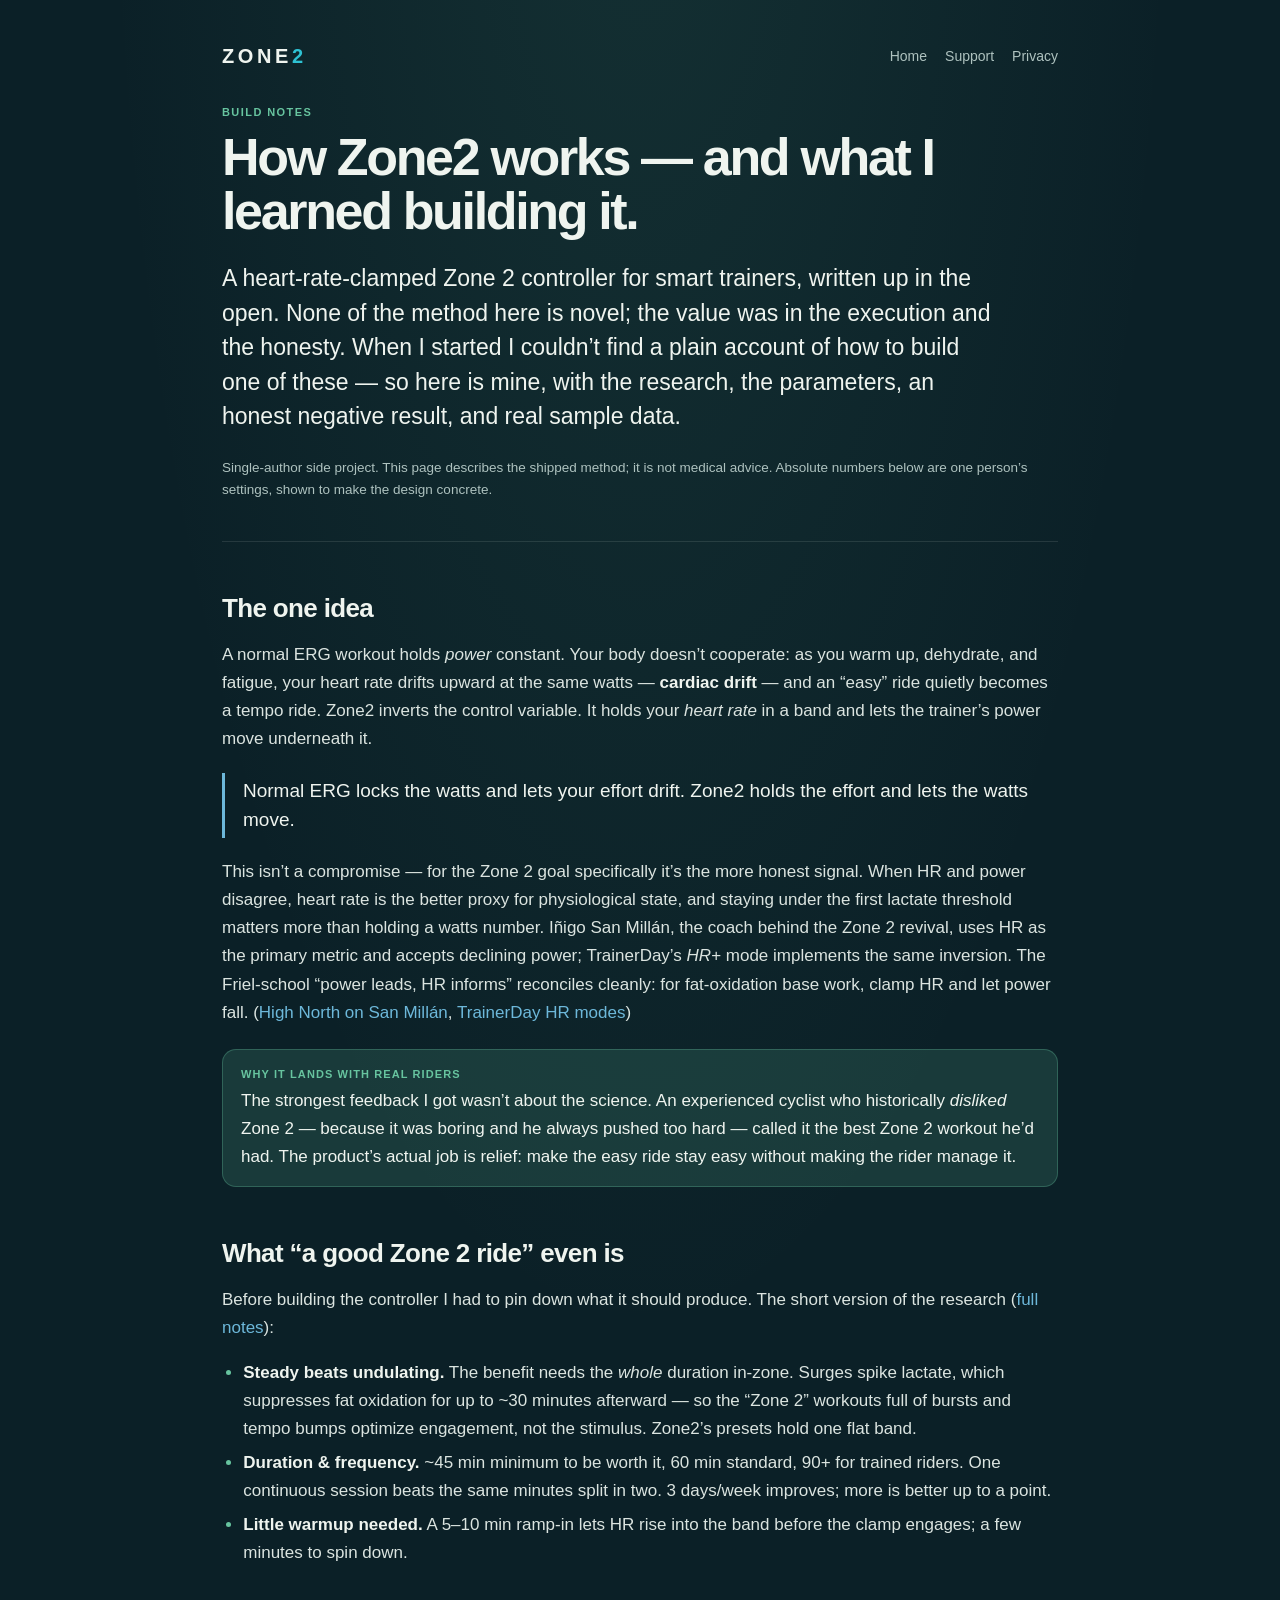
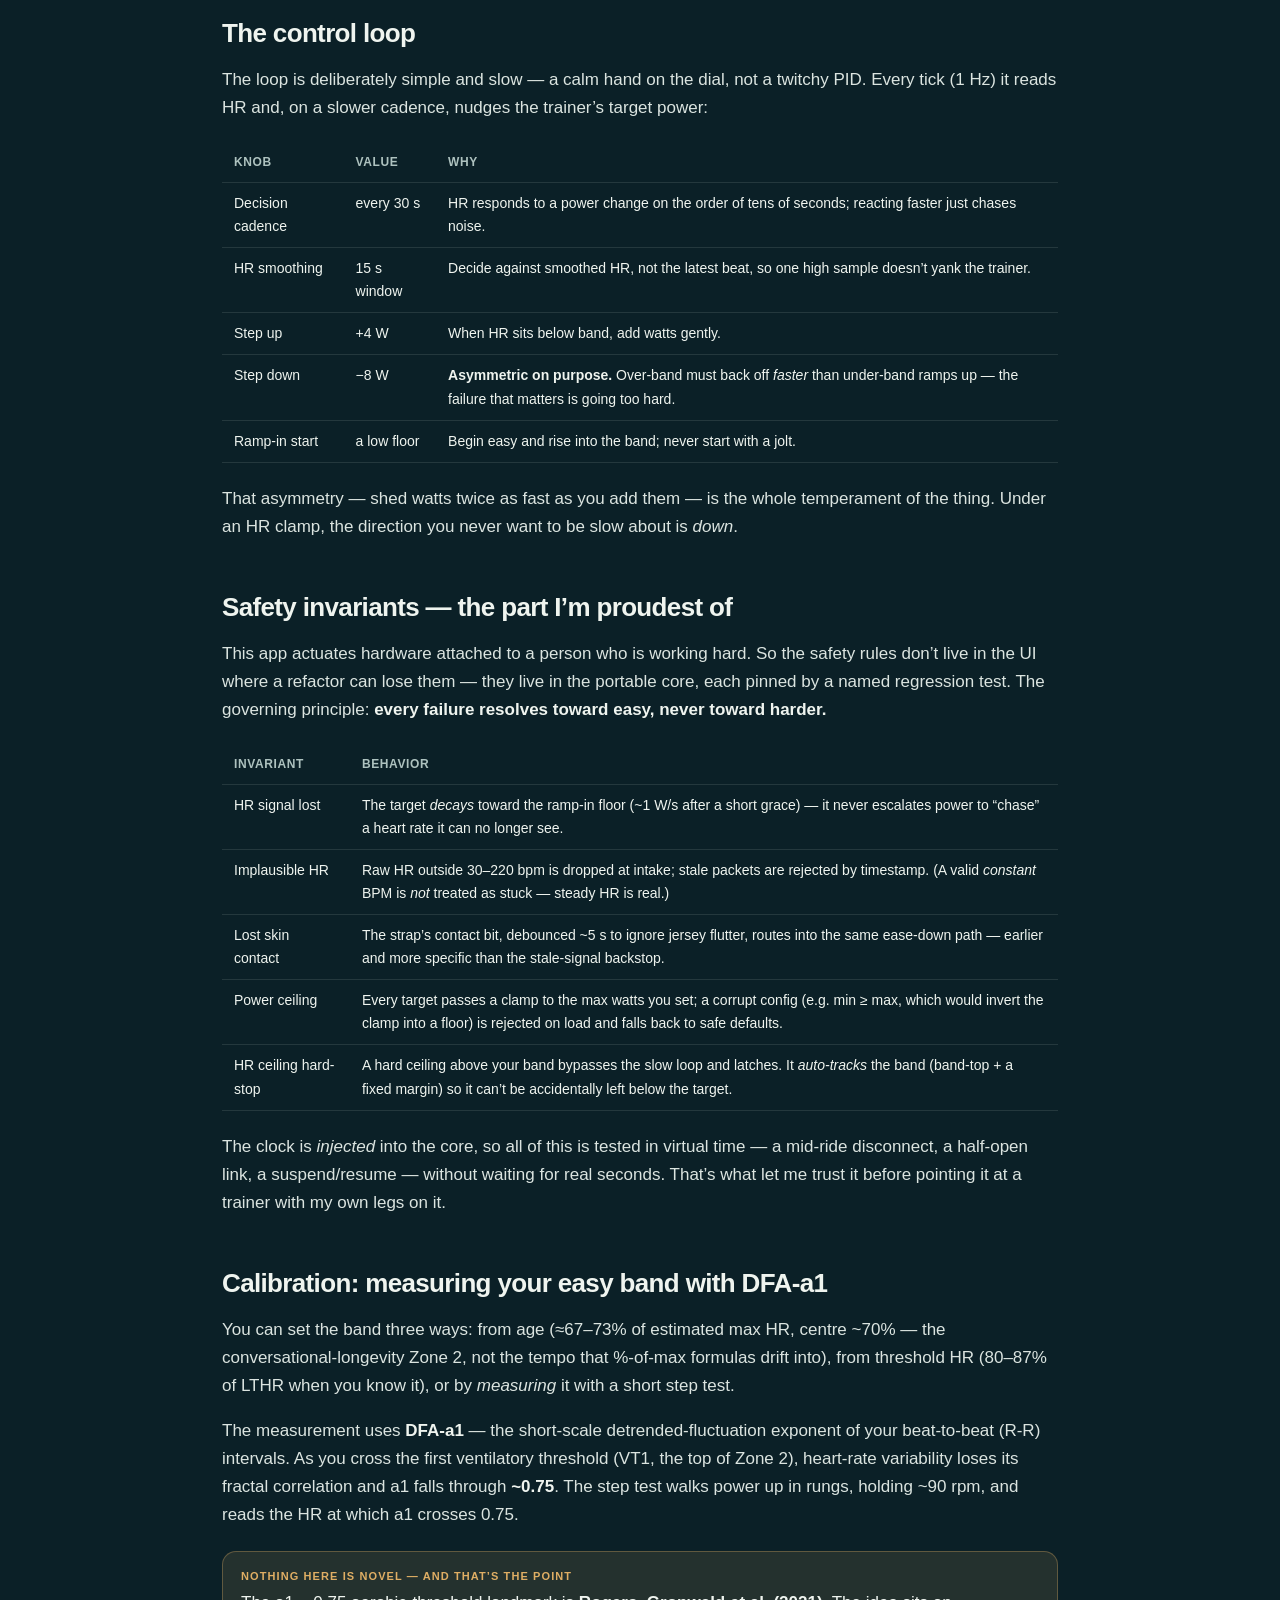
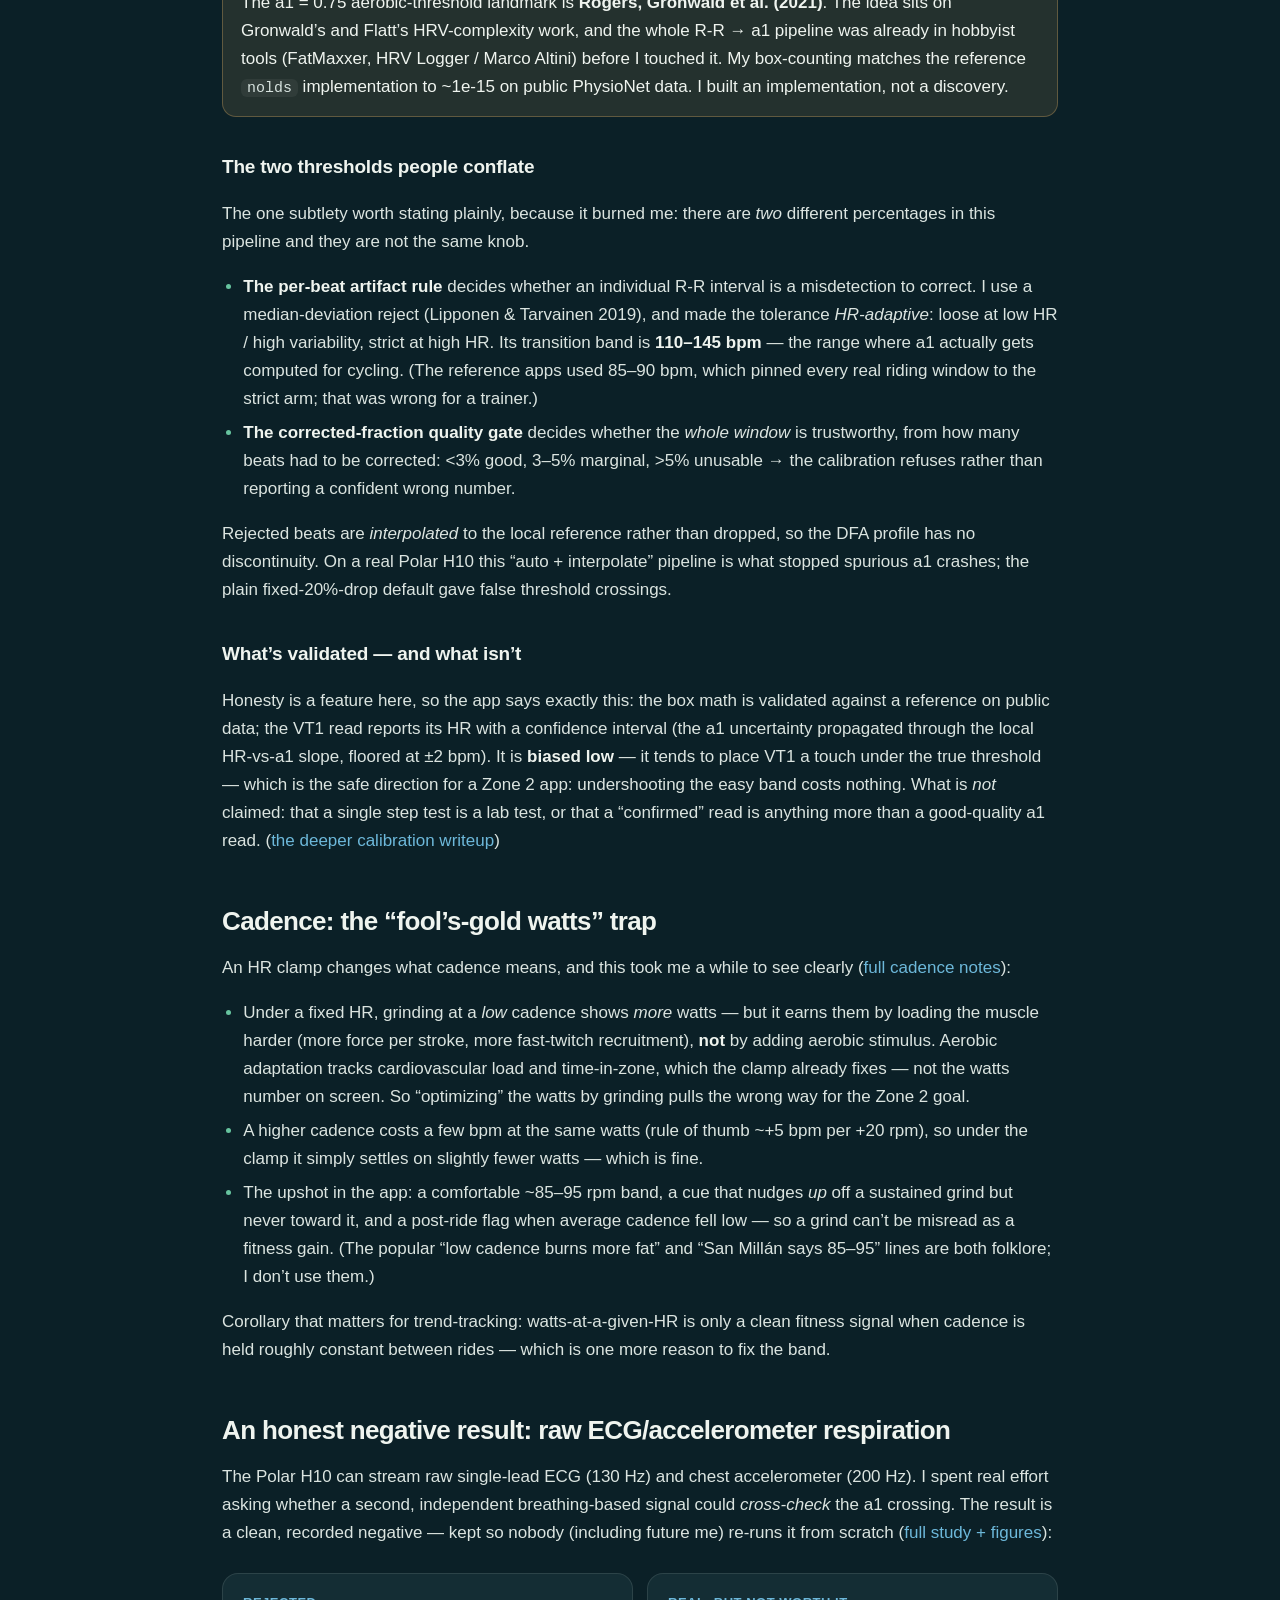
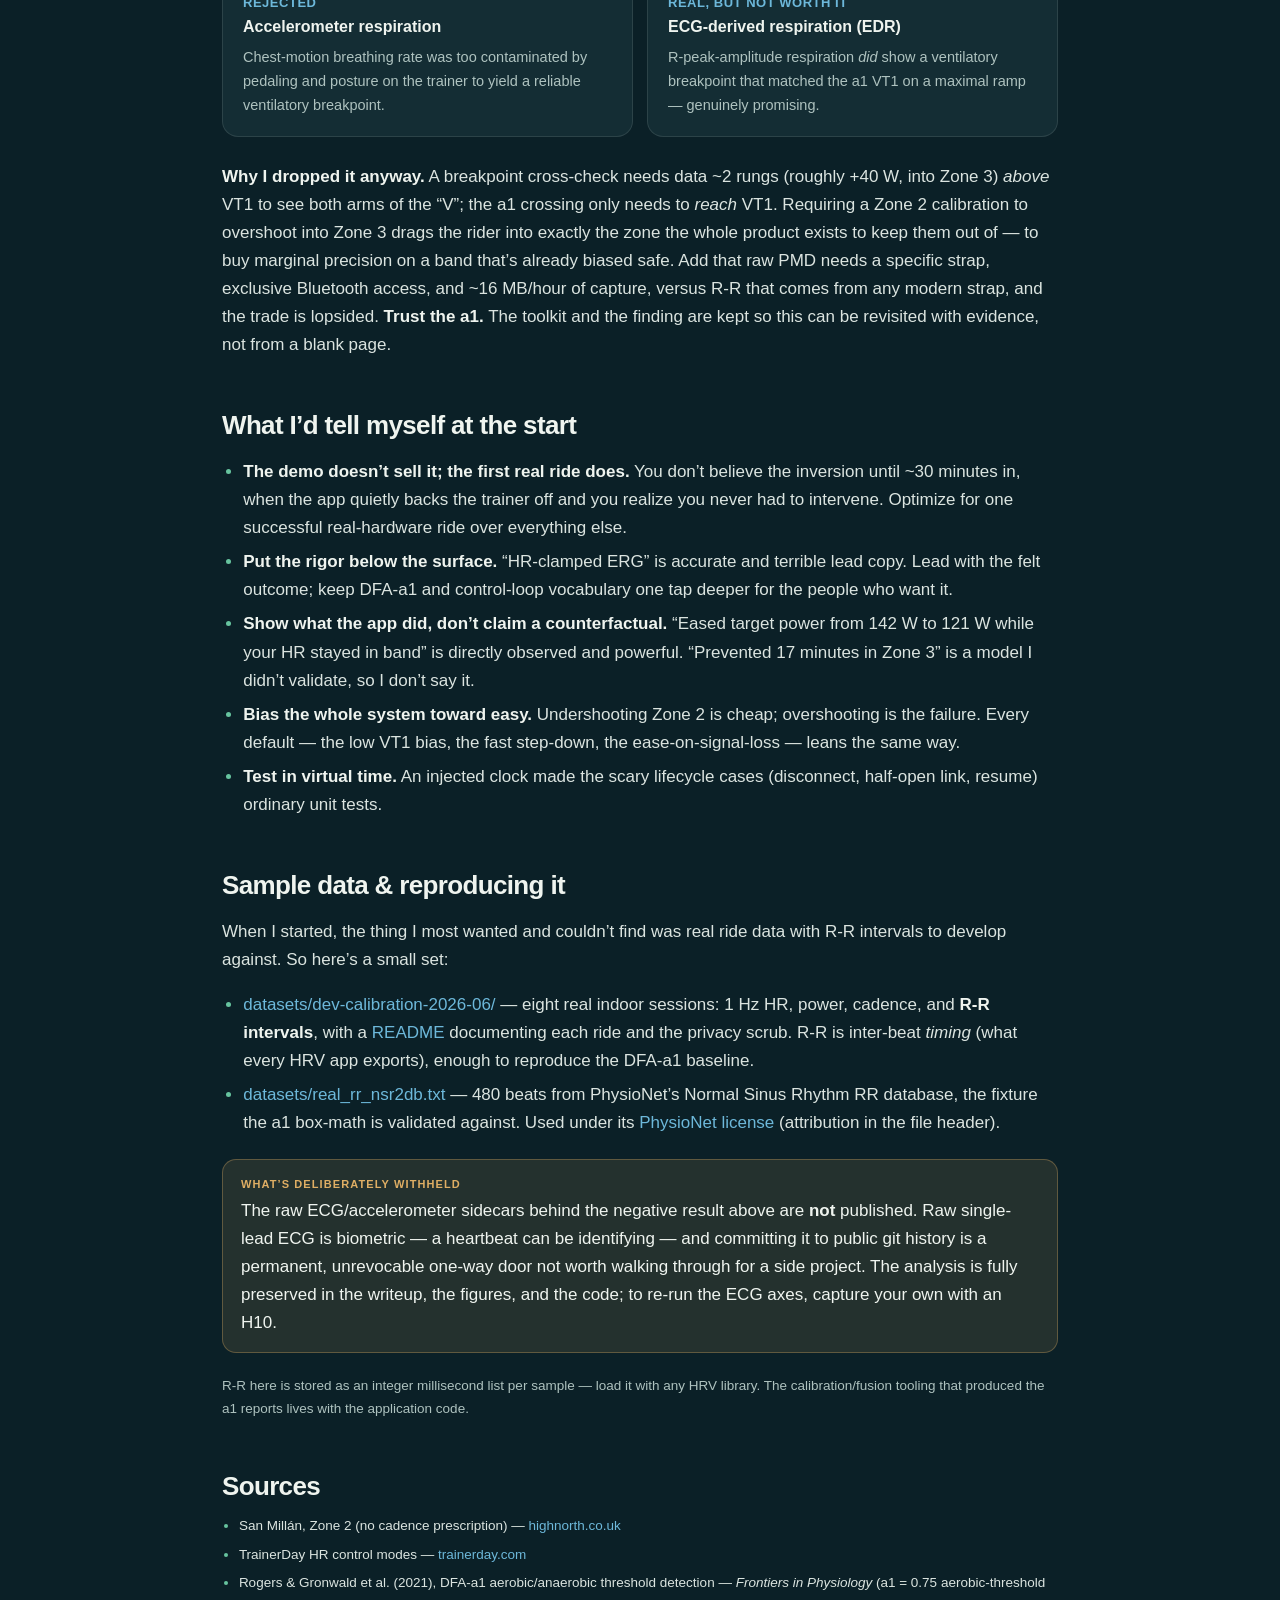
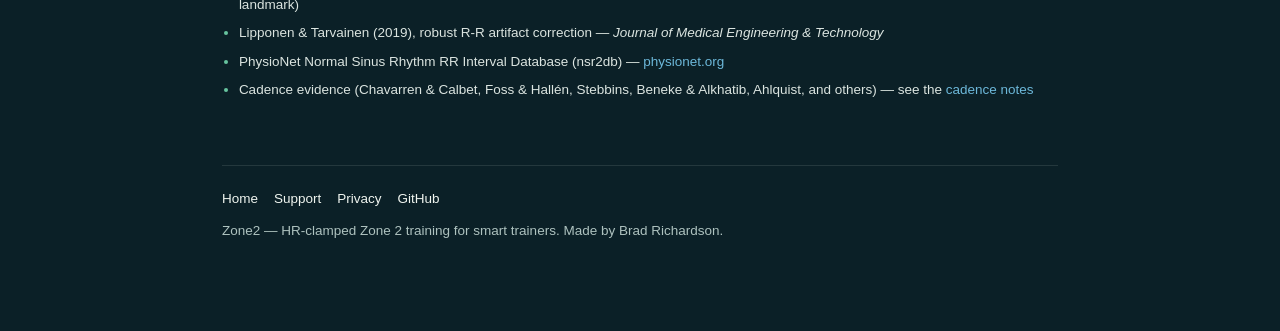
==== notes.html @ 1cecfaf9 "Initial zone2-docs: public pages, build notes, and sample data Site (Calm Instrument styling, ported" ====
<!DOCTYPE html>
<html lang="en">
<head>
<meta charset="UTF-8">
<meta name="viewport" content="width=device-width, initial-scale=1.0">
<title>Zone2 — how it works &amp; what I learned building it</title>
<meta name="description" content="A fully-open writeup of an HR-clamped Zone 2 trainer controller: the control loop, the safety invariants, DFA-a1 calibration, cadence findings, and an honest negative result — plus real sample data.">
<link rel="stylesheet" href="style.css">
</head>
<body>
<div class="wrap wide">
  <header class="site">
    <a class="logo" href="index.html">ZONE<span>2</span></a>
    <nav class="top">
      <a href="index.html">Home</a>
      <a href="support.html">Support</a>
      <a href="privacy.html">Privacy</a>
    </nav>
  </header>

  <p class="eyebrow">Build notes</p>
  <h1>How Zone2 works — and what I learned building it.</h1>
  <p class="lead">A heart-rate-clamped Zone 2 controller for smart trainers, written
  up in the open. None of the method here is novel; the value was in the
  execution and the honesty. When I started I couldn&rsquo;t find a plain account
  of how to build one of these — so here is mine, with the research, the
  parameters, an honest negative result, and real sample data.</p>
  <p class="small">Single-author side project. This page describes the shipped
  method; it is not medical advice. Absolute numbers below are one person&rsquo;s
  settings, shown to make the design concrete.</p>

  <hr>

  <h2>The one idea</h2>
  <p>A normal ERG workout holds <em>power</em> constant. Your body doesn&rsquo;t
  cooperate: as you warm up, dehydrate, and fatigue, your heart rate drifts
  upward at the same watts — <strong>cardiac drift</strong> — and an &ldquo;easy&rdquo;
  ride quietly becomes a tempo ride. Zone2 inverts the control variable. It holds
  your <em>heart rate</em> in a band and lets the trainer&rsquo;s power move
  underneath it.</p>

  <blockquote class="mechanism">Normal ERG locks the watts and lets your effort
  drift. Zone2 holds the effort and lets the watts move.</blockquote>

  <p>This isn&rsquo;t a compromise — for the Zone 2 goal specifically it&rsquo;s the
  more honest signal. When HR and power disagree, heart rate is the better proxy
  for physiological state, and staying under the first lactate threshold matters
  more than holding a watts number. Iñigo San&nbsp;Millán, the coach behind the
  Zone 2 revival, uses HR as the primary metric and accepts declining power;
  TrainerDay&rsquo;s <em>HR+</em> mode implements the same inversion. The
  Friel-school &ldquo;power leads, HR informs&rdquo; reconciles cleanly: for
  fat-oxidation base work, clamp HR and let power fall.
  (<a href="https://www.highnorth.co.uk/articles/zone-2-training-inigo-san-millan">High North on San Millán</a>,
  <a href="https://trainerday.com/blog/understanding-control-modes-erg-slope-resistance-and-hr-in-trainerday">TrainerDay HR modes</a>)</p>

  <div class="note">
    <span class="label">Why it lands with real riders</span>
    The strongest feedback I got wasn&rsquo;t about the science. An experienced
    cyclist who historically <em>disliked</em> Zone 2 — because it was boring and
    he always pushed too hard — called it the best Zone 2 workout he&rsquo;d had.
    The product&rsquo;s actual job is relief: make the easy ride stay easy without
    making the rider manage it.
  </div>

  <h2>What &ldquo;a good Zone 2 ride&rdquo; even is</h2>
  <p>Before building the controller I had to pin down what it should produce. The
  short version of the research (<a href="research/zone2-training-design.md">full notes</a>):</p>
  <ul>
    <li><strong>Steady beats undulating.</strong> The benefit needs the
    <em>whole</em> duration in-zone. Surges spike lactate, which suppresses fat
    oxidation for up to ~30&nbsp;minutes afterward — so the &ldquo;Zone 2&rdquo;
    workouts full of bursts and tempo bumps optimize engagement, not the stimulus.
    Zone2&rsquo;s presets hold one flat band.</li>
    <li><strong>Duration &amp; frequency.</strong> ~45&nbsp;min minimum to be worth
    it, 60&nbsp;min standard, 90+ for trained riders. One continuous session beats
    the same minutes split in two. 3&nbsp;days/week improves; more is better up to
    a point.</li>
    <li><strong>Little warmup needed.</strong> A 5–10&nbsp;min ramp-in lets HR rise
    into the band before the clamp engages; a few minutes to spin down.</li>
  </ul>

  <h2>The control loop</h2>
  <p>The loop is deliberately simple and slow — a calm hand on the dial, not a
  twitchy PID. Every tick (1&nbsp;Hz) it reads HR and, on a slower cadence, nudges
  the trainer&rsquo;s target power:</p>

  <div class="table-wrap">
  <table>
    <thead><tr><th>Knob</th><th>Value</th><th>Why</th></tr></thead>
    <tbody>
      <tr><td>Decision cadence</td><td>every 30&nbsp;s</td><td>HR responds to a power change on the order of tens of seconds; reacting faster just chases noise.</td></tr>
      <tr><td>HR smoothing</td><td>15&nbsp;s window</td><td>Decide against smoothed HR, not the latest beat, so one high sample doesn&rsquo;t yank the trainer.</td></tr>
      <tr><td>Step up</td><td>+4&nbsp;W</td><td>When HR sits below band, add watts gently.</td></tr>
      <tr><td>Step down</td><td>&minus;8&nbsp;W</td><td><strong>Asymmetric on purpose.</strong> Over-band must back off <em>faster</em> than under-band ramps up — the failure that matters is going too hard.</td></tr>
      <tr><td>Ramp-in start</td><td>a low floor</td><td>Begin easy and rise into the band; never start with a jolt.</td></tr>
    </tbody>
  </table>
  </div>

  <p>That asymmetry — shed watts twice as fast as you add them — is the whole
  temperament of the thing. Under an HR clamp, the direction you never want to be
  slow about is <em>down</em>.</p>

  <h2>Safety invariants — the part I&rsquo;m proudest of</h2>
  <p>This app actuates hardware attached to a person who is working hard. So the
  safety rules don&rsquo;t live in the UI where a refactor can lose them — they
  live in the portable core, each pinned by a named regression test. The governing
  principle: <strong>every failure resolves toward easy, never toward harder.</strong></p>

  <div class="table-wrap">
  <table>
    <thead><tr><th>Invariant</th><th>Behavior</th></tr></thead>
    <tbody>
      <tr><td>HR signal lost</td><td>The target <em>decays</em> toward the ramp-in floor (~1&nbsp;W/s after a short grace) — it never escalates power to &ldquo;chase&rdquo; a heart rate it can no longer see.</td></tr>
      <tr><td>Implausible HR</td><td>Raw HR outside 30–220&nbsp;bpm is dropped at intake; stale packets are rejected by timestamp. (A valid <em>constant</em> BPM is <em>not</em> treated as stuck — steady HR is real.)</td></tr>
      <tr><td>Lost skin contact</td><td>The strap&rsquo;s contact bit, debounced ~5&nbsp;s to ignore jersey flutter, routes into the same ease-down path — earlier and more specific than the stale-signal backstop.</td></tr>
      <tr><td>Power ceiling</td><td>Every target passes a clamp to the max watts you set; a corrupt config (e.g. min&nbsp;≥&nbsp;max, which would invert the clamp into a floor) is rejected on load and falls back to safe defaults.</td></tr>
      <tr><td>HR ceiling hard-stop</td><td>A hard ceiling above your band bypasses the slow loop and latches. It <em>auto-tracks</em> the band (band-top + a fixed margin) so it can&rsquo;t be accidentally left below the target.</td></tr>
    </tbody>
  </table>
  </div>

  <p>The clock is <em>injected</em> into the core, so all of this is tested in
  virtual time — a mid-ride disconnect, a half-open link, a suspend/resume — without
  waiting for real seconds. That&rsquo;s what let me trust it before pointing it at
  a trainer with my own legs on it.</p>

  <h2>Calibration: measuring your easy band with DFA&#8209;a1</h2>
  <p>You can set the band three ways: from age (≈67–73% of estimated max HR, centre
  ~70% — the conversational-longevity Zone 2, not the tempo that %-of-max formulas
  drift into), from threshold HR (80–87% of LTHR when you know it), or by
  <em>measuring</em> it with a short step test.</p>

  <p>The measurement uses <strong>DFA&#8209;a1</strong> — the short-scale
  detrended-fluctuation exponent of your beat-to-beat (R-R) intervals. As you cross
  the first ventilatory threshold (VT1, the top of Zone 2), heart-rate variability
  loses its fractal correlation and a1 falls through <strong>~0.75</strong>. The
  step test walks power up in rungs, holding ~90&nbsp;rpm, and reads the HR at which
  a1 crosses 0.75.</p>

  <div class="note warn">
    <span class="label">Nothing here is novel — and that&rsquo;s the point</span>
    The a1&nbsp;=&nbsp;0.75 aerobic-threshold landmark is <strong>Rogers, Gronwald
    et&nbsp;al. (2021)</strong>. The idea sits on Gronwald&rsquo;s and Flatt&rsquo;s
    HRV-complexity work, and the whole R-R&nbsp;→&nbsp;a1 pipeline was already in
    hobbyist tools (FatMaxxer, HRV&nbsp;Logger / Marco&nbsp;Altini) before I touched
    it. My box-counting matches the reference <code>nolds</code> implementation to
    ~1e&#8209;15 on public PhysioNet data. I built an implementation, not a discovery.
  </div>

  <h3>The two thresholds people conflate</h3>
  <p>The one subtlety worth stating plainly, because it burned me: there are
  <em>two</em> different percentages in this pipeline and they are not the same
  knob.</p>
  <ul>
    <li><strong>The per-beat artifact rule</strong> decides whether an individual
    R-R interval is a misdetection to correct. I use a median-deviation reject
    (Lipponen &amp; Tarvainen 2019), and made the tolerance <em>HR-adaptive</em>:
    loose at low HR / high variability, strict at high HR. Its transition band is
    <strong>110–145&nbsp;bpm</strong> — the range where a1 actually gets computed
    for cycling. (The reference apps used 85–90&nbsp;bpm, which pinned every real
    riding window to the strict arm; that was wrong for a trainer.)</li>
    <li><strong>The corrected-fraction quality gate</strong> decides whether the
    <em>whole window</em> is trustworthy, from how many beats had to be corrected:
    &lt;3% good, 3–5% marginal, &gt;5% unusable&nbsp;→ the calibration refuses
    rather than reporting a confident wrong number.</li>
  </ul>
  <p>Rejected beats are <em>interpolated</em> to the local reference rather than
  dropped, so the DFA profile has no discontinuity. On a real Polar&nbsp;H10 this
  &ldquo;auto&nbsp;+&nbsp;interpolate&rdquo; pipeline is what stopped spurious a1
  crashes; the plain fixed-20%-drop default gave false threshold crossings.</p>

  <h3>What&rsquo;s validated — and what isn&rsquo;t</h3>
  <p>Honesty is a feature here, so the app says exactly this: the box math is
  validated against a reference on public data; the VT1 read reports its HR with a
  confidence interval (the a1 uncertainty propagated through the local HR-vs-a1
  slope, floored at ±2&nbsp;bpm). It is <strong>biased low</strong> — it tends to
  place VT1 a touch under the true threshold — which is the safe direction for a
  Zone 2 app: undershooting the easy band costs nothing. What is <em>not</em>
  claimed: that a single step test is a lab test, or that a &ldquo;confirmed&rdquo;
  read is anything more than a good-quality a1 read.
  (<a href="research/raw-pmd-fusion.md">the deeper calibration writeup</a>)</p>

  <h2>Cadence: the &ldquo;fool&rsquo;s-gold watts&rdquo; trap</h2>
  <p>An HR clamp changes what cadence means, and this took me a while to see
  clearly (<a href="research/cadence.md">full cadence notes</a>):</p>
  <ul>
    <li>Under a fixed HR, grinding at a <em>low</em> cadence shows <em>more</em>
    watts — but it earns them by loading the muscle harder (more force per stroke,
    more fast-twitch recruitment), <strong>not</strong> by adding aerobic stimulus.
    Aerobic adaptation tracks cardiovascular load and time-in-zone, which the clamp
    already fixes — not the watts number on screen. So &ldquo;optimizing&rdquo; the
    watts by grinding pulls the wrong way for the Zone 2 goal.</li>
    <li>A higher cadence costs a few bpm at the same watts (rule of thumb ~+5&nbsp;bpm
    per +20&nbsp;rpm), so under the clamp it simply settles on slightly fewer watts —
    which is fine.</li>
    <li>The upshot in the app: a comfortable ~85–95&nbsp;rpm band, a cue that nudges
    <em>up</em> off a sustained grind but never toward it, and a post-ride flag when
    average cadence fell low — so a grind can&rsquo;t be misread as a fitness gain.
    (The popular &ldquo;low cadence burns more fat&rdquo; and &ldquo;San Millán says
    85–95&rdquo; lines are both folklore; I don&rsquo;t use them.)</li>
  </ul>
  <p>Corollary that matters for trend-tracking: watts-at-a-given-HR is only a clean
  fitness signal when cadence is held roughly constant between rides — which is one
  more reason to fix the band.</p>

  <h2>An honest negative result: raw ECG/accelerometer respiration</h2>
  <p>The Polar&nbsp;H10 can stream raw single-lead ECG (130&nbsp;Hz) and chest
  accelerometer (200&nbsp;Hz). I spent real effort asking whether a second,
  independent breathing-based signal could <em>cross-check</em> the a1 crossing.
  The result is a clean, recorded negative — kept so nobody (including future me)
  re-runs it from scratch (<a href="research/raw-pmd-fusion.md">full study + figures</a>):</p>

  <div class="grid cols-2">
    <div class="tile">
      <div class="k">Rejected</div>
      <h3>Accelerometer respiration</h3>
      <p>Chest-motion breathing rate was too contaminated by pedaling and posture
      on the trainer to yield a reliable ventilatory breakpoint.</p>
    </div>
    <div class="tile">
      <div class="k">Real, but not worth it</div>
      <h3>ECG-derived respiration (EDR)</h3>
      <p>R-peak-amplitude respiration <em>did</em> show a ventilatory breakpoint
      that matched the a1 VT1 on a maximal ramp — genuinely promising.</p>
    </div>
  </div>

  <p><strong>Why I dropped it anyway.</strong> A breakpoint cross-check needs data
  ~2 rungs (roughly +40&nbsp;W, into Zone 3) <em>above</em> VT1 to see both arms of
  the &ldquo;V&rdquo;; the a1 crossing only needs to <em>reach</em> VT1. Requiring a
  Zone 2 calibration to overshoot into Zone 3 drags the rider into exactly the zone
  the whole product exists to keep them out of — to buy marginal precision on a band
  that&rsquo;s already biased safe. Add that raw PMD needs a specific strap, exclusive
  Bluetooth access, and ~16&nbsp;MB/hour of capture, versus R-R that comes from any
  modern strap, and the trade is lopsided. <strong>Trust the a1.</strong> The
  toolkit and the finding are kept so this can be revisited with evidence, not from
  a blank page.</p>

  <h2>What I&rsquo;d tell myself at the start</h2>
  <ul>
    <li><strong>The demo doesn&rsquo;t sell it; the first real ride does.</strong>
    You don&rsquo;t believe the inversion until ~30 minutes in, when the app quietly
    backs the trainer off and you realize you never had to intervene. Optimize for
    one successful real-hardware ride over everything else.</li>
    <li><strong>Put the rigor below the surface.</strong> &ldquo;HR-clamped
    ERG&rdquo; is accurate and terrible lead copy. Lead with the felt outcome; keep
    DFA-a1 and control-loop vocabulary one tap deeper for the people who want it.</li>
    <li><strong>Show what the app did, don&rsquo;t claim a counterfactual.</strong>
    &ldquo;Eased target power from 142&nbsp;W to 121&nbsp;W while your HR stayed in
    band&rdquo; is directly observed and powerful. &ldquo;Prevented 17 minutes in
    Zone 3&rdquo; is a model I didn&rsquo;t validate, so I don&rsquo;t say it.</li>
    <li><strong>Bias the whole system toward easy.</strong> Undershooting Zone 2 is
    cheap; overshooting is the failure. Every default — the low VT1 bias, the fast
    step-down, the ease-on-signal-loss — leans the same way.</li>
    <li><strong>Test in virtual time.</strong> An injected clock made the scary
    lifecycle cases (disconnect, half-open link, resume) ordinary unit tests.</li>
  </ul>

  <h2>Sample data &amp; reproducing it</h2>
  <p>When I started, the thing I most wanted and couldn&rsquo;t find was real ride
  data with R-R intervals to develop against. So here&rsquo;s a small set:</p>
  <ul>
    <li><a href="datasets/dev-calibration-2026-06/">datasets/dev-calibration-2026-06/</a>
    — eight real indoor sessions: 1&nbsp;Hz HR, power, cadence, and <strong>R-R
    intervals</strong>, with a <a href="datasets/dev-calibration-2026-06/README.md">README</a>
    documenting each ride and the privacy scrub. R-R is inter-beat <em>timing</em>
    (what every HRV app exports), enough to reproduce the DFA-a1 baseline.</li>
    <li><a href="datasets/real_rr_nsr2db.txt">datasets/real_rr_nsr2db.txt</a> — 480
    beats from PhysioNet&rsquo;s Normal Sinus Rhythm RR database, the fixture the a1
    box-math is validated against. Used under its
    <a href="https://physionet.org/content/nsr2db/1.0.0/">PhysioNet license</a>
    (attribution in the file header).</li>
  </ul>

  <div class="note warn">
    <span class="label">What&rsquo;s deliberately withheld</span>
    The raw ECG/accelerometer sidecars behind the negative result above are
    <strong>not</strong> published. Raw single-lead ECG is biometric — a heartbeat
    can be identifying — and committing it to public git history is a permanent,
    unrevocable one-way door not worth walking through for a side project. The
    analysis is fully preserved in the writeup, the figures, and the code; to re-run
    the ECG axes, capture your own with an H10.
  </div>

  <p class="small">R-R here is stored as an integer millisecond list per sample —
  load it with any HRV library. The calibration/fusion tooling that produced the a1
  reports lives with the application code.</p>

  <h2>Sources</h2>
  <ul class="small">
    <li>San Millán, Zone 2 (no cadence prescription) — <a href="https://www.highnorth.co.uk/articles/zone-2-training-inigo-san-millan">highnorth.co.uk</a></li>
    <li>TrainerDay HR control modes — <a href="https://trainerday.com/blog/understanding-control-modes-erg-slope-resistance-and-hr-in-trainerday">trainerday.com</a></li>
    <li>Rogers &amp; Gronwald et al. (2021), DFA-a1 aerobic/anaerobic threshold detection — <em>Frontiers in Physiology</em> (a1&nbsp;=&nbsp;0.75 aerobic-threshold landmark)</li>
    <li>Lipponen &amp; Tarvainen (2019), robust R-R artifact correction — <em>Journal of Medical Engineering &amp; Technology</em></li>
    <li>PhysioNet Normal Sinus Rhythm RR Interval Database (nsr2db) — <a href="https://physionet.org/content/nsr2db/1.0.0/">physionet.org</a></li>
    <li>Cadence evidence (Chavarren&nbsp;&amp;&nbsp;Calbet, Foss&nbsp;&amp;&nbsp;Hallén, Stebbins, Beneke&nbsp;&amp;&nbsp;Alkhatib, Ahlquist, and others) — see the <a href="research/cadence.md">cadence notes</a></li>
  </ul>

  <footer class="site">
    <nav>
      <a href="index.html">Home</a>
      <a href="support.html">Support</a>
      <a href="privacy.html">Privacy</a>
      <a href="https://github.com/brad-richardson/zone2-docs">GitHub</a>
    </nav>
    Zone2 — HR-clamped Zone&nbsp;2 training for smart trainers. Made by Brad Richardson.
  </footer>
</div>
</body>
</html>
---- style.css ----
/* ==========================================================================
   Zone2 — public site styling.
   "Calm Instrument" design system, ported verbatim from the app's tokens
   (ios/Zone2/Theme/Palette.swift → the visual-overhaul prototype). Warm navy
   canvas, sage = easy/success, mineral blue = power/links, apricot = primary
   action, teal = brand. Red is reserved for safety only. One shared sheet for
   every page so the site reads as one instrument.
   ========================================================================== */
:root {
  color-scheme: dark;
  --surface:    #0b2027;  /* warm navy canvas — never pure black */
  --surface-2:  #142d34;  /* elevated card */
  --surface-3:  #07191f;  /* recessed (ride-dim) */
  --ink:        #eff4ef;  /* primary text */
  --muted:      #aec2bf;  /* secondary text */
  --line:       rgba(235,244,238,.11);
  --easy:       #67c49f;  /* sage — in-band / good / success */
  --easy-soft:  rgba(103,196,159,.16);
  --power:      #6db8da;  /* mineral blue — power / links */
  --brand:      #2ec2d3;  /* teal — identity / wordmark */
  --warn:       #dfae64;  /* amber — caution */
  --action:     #f29a62;  /* apricot — primary call to action */
  --action-ink: #182124;  /* dark ink on apricot */
  --danger:     #c64f54;  /* red — safety only */
  --maxw: 760px;
  font-family: -apple-system, BlinkMacSystemFont, "SF Pro Display", "Segoe UI",
    Roboto, Helvetica, Arial, sans-serif;
}

* { box-sizing: border-box; }
html { -webkit-text-size-adjust: 100%; }
body {
  margin: 0;
  background: var(--surface);
  color: var(--ink);
  font-size: 17px;
  line-height: 1.65;
  -webkit-font-smoothing: antialiased;
  text-rendering: optimizeLegibility;
  /* a single soft sage bloom near the top — the app's ambient glow */
  background-image: radial-gradient(ellipse 70% 40% at 50% -4%,
    rgba(103,196,159,.10), transparent 60%);
  background-repeat: no-repeat;
}

.wrap { max-width: var(--maxw); margin: 0 auto; padding: 40px 22px 88px; }
.wrap.wide { max-width: 880px; }

/* --- brand / wordmark ---------------------------------------------------- */
header.site {
  display: flex; align-items: center; justify-content: space-between;
  gap: 16px; padding-bottom: 8px; margin-bottom: 22px;
}
.logo {
  font-weight: 850; letter-spacing: .18em; font-size: 20px; color: var(--ink);
  text-decoration: none;
}
.logo span { color: var(--brand); }
.eyebrow {
  text-transform: uppercase; letter-spacing: .13em; font-size: 11px;
  font-weight: 800; color: var(--easy); margin: 0 0 10px;
}
nav.top { display: flex; gap: 18px; font-size: 14px; }
nav.top a { color: var(--muted); text-decoration: none; }
nav.top a:hover { color: var(--ink); }

/* --- type ---------------------------------------------------------------- */
h1 {
  font-size: clamp(34px, 6vw, 52px); line-height: 1.03; letter-spacing: -.045em;
  font-weight: 720; margin: 10px 0 6px;
}
h2 {
  font-size: 26px; line-height: 1.15; letter-spacing: -.025em; font-weight: 700;
  margin: 52px 0 12px;
}
h3 { font-size: 19px; letter-spacing: -.01em; margin: 34px 0 8px; }
p, li { color: #dbe4e0; }
.lead { font-size: clamp(19px, 2.6vw, 23px); color: var(--ink); line-height: 1.5; max-width: 34em; }
.muted { color: var(--muted); }
.small { font-size: 13.5px; color: var(--muted); }
strong { color: var(--ink); font-weight: 680; }
a { color: var(--power); text-decoration: none; }
a:hover { text-decoration: underline; text-underline-offset: 3px; }
hr { border: 0; border-top: 1px solid var(--line); margin: 40px 0; }

ul, ol { padding-left: 1.25em; }
li { margin: 6px 0; }
li::marker { color: var(--easy); }

blockquote {
  margin: 20px 0; padding: 4px 0 4px 18px; border-left: 3px solid var(--easy);
  color: var(--ink); font-size: 19px; line-height: 1.5;
}
blockquote.mechanism { border-left-color: var(--power); }

/* --- cards / callouts ---------------------------------------------------- */
.card {
  background: var(--surface-2); border: 1px solid var(--line); border-radius: 16px;
  padding: 20px 22px; margin: 22px 0;
}
.card p:first-child { margin-top: 0; }
.card p:last-child { margin-bottom: 0; }

.note {
  border-radius: 14px; padding: 15px 18px; margin: 22px 0;
  background: var(--easy-soft); border: 1px solid rgba(103,196,159,.30);
}
.note.warn { background: rgba(223,174,100,.12); border-color: rgba(223,174,100,.32); }
.note .label {
  display: block; text-transform: uppercase; letter-spacing: .1em;
  font-size: 11px; font-weight: 800; color: var(--easy); margin-bottom: 4px;
}
.note.warn .label { color: var(--warn); }

/* --- hero + signature "Easy Band" --------------------------------------- */
.hero { padding: 8px 0 6px; }
.chip {
  display: inline-flex; align-items: center; gap: 8px; padding: 7px 12px;
  border-radius: 999px; background: var(--easy-soft); color: var(--easy);
  font-size: 12.5px; font-weight: 700; margin-bottom: 20px;
}
.chip .dot {
  width: 7px; height: 7px; border-radius: 50%; background: var(--easy);
  box-shadow: 0 0 0 4px rgba(103,196,159,.14);
}

/* the Easy Band: HR contained in a sage band, power free to bend below it */
figure.band { margin: 30px 0; }
figure.band svg { width: 100%; height: auto; display: block; }
figure.band figcaption { margin-top: 12px; font-size: 13.5px; color: var(--muted); }

/* --- buttons ------------------------------------------------------------- */
.actions { display: flex; flex-wrap: wrap; gap: 12px; margin: 30px 0 8px; }
.btn {
  display: inline-flex; align-items: center; gap: 8px;
  padding: 13px 22px; border-radius: 14px; font-weight: 720; font-size: 15px;
  text-decoration: none; border: 1px solid transparent;
}
.btn.primary { background: var(--action); color: var(--action-ink);
  box-shadow: 0 10px 26px rgba(242,154,98,.18); }
.btn.primary:hover { text-decoration: none; filter: brightness(1.04); }
.btn.ghost { border-color: var(--line); color: var(--ink); background: rgba(255,255,255,.02); }
.btn.ghost:hover { border-color: var(--power); text-decoration: none; }

/* --- feature grid -------------------------------------------------------- */
.grid { display: grid; gap: 14px; margin: 26px 0; }
@media (min-width: 620px) { .grid.cols-2 { grid-template-columns: 1fr 1fr; } }
.tile {
  background: var(--surface-2); border: 1px solid var(--line); border-radius: 16px;
  padding: 18px 20px;
}
.tile h3 { margin: 0 0 6px; font-size: 16px; letter-spacing: 0; }
.tile p { margin: 0; font-size: 14.5px; color: var(--muted); }
.tile .k { font-size: 13px; font-weight: 800; letter-spacing: .04em; color: var(--power); text-transform: uppercase; }

/* --- tables -------------------------------------------------------------- */
.table-wrap { overflow-x: auto; margin: 22px 0; }
table { border-collapse: collapse; width: 100%; font-size: 14px; }
th, td { text-align: left; padding: 9px 12px; border-bottom: 1px solid var(--line); vertical-align: top; }
th { color: var(--muted); font-weight: 700; font-size: 12px; text-transform: uppercase; letter-spacing: .05em; }

/* --- code ---------------------------------------------------------------- */
code {
  font-family: "SF Mono", ui-monospace, SFMono-Regular, Menlo, Consolas, monospace;
  font-size: .88em; background: rgba(255,255,255,.055); padding: 1px 6px; border-radius: 6px;
  color: #d7e3df;
}
pre {
  background: var(--surface-3); border: 1px solid var(--line); border-radius: 12px;
  padding: 16px 18px; overflow-x: auto; font-size: 13px; line-height: 1.55;
}
pre code { background: none; padding: 0; }

/* --- footer -------------------------------------------------------------- */
footer.site {
  margin-top: 64px; padding-top: 22px; border-top: 1px solid var(--line);
  color: var(--muted); font-size: 13.5px;
}
footer.site a { color: var(--muted); }
footer.site nav { display: flex; gap: 16px; flex-wrap: wrap; margin-bottom: 10px; }
footer.site nav a { color: var(--ink); }

.updated { color: var(--muted); font-size: 13px; margin: 0 0 4px; }

@media (prefers-reduced-motion: reduce) { * { transition: none !important; scroll-behavior: auto !important; } }
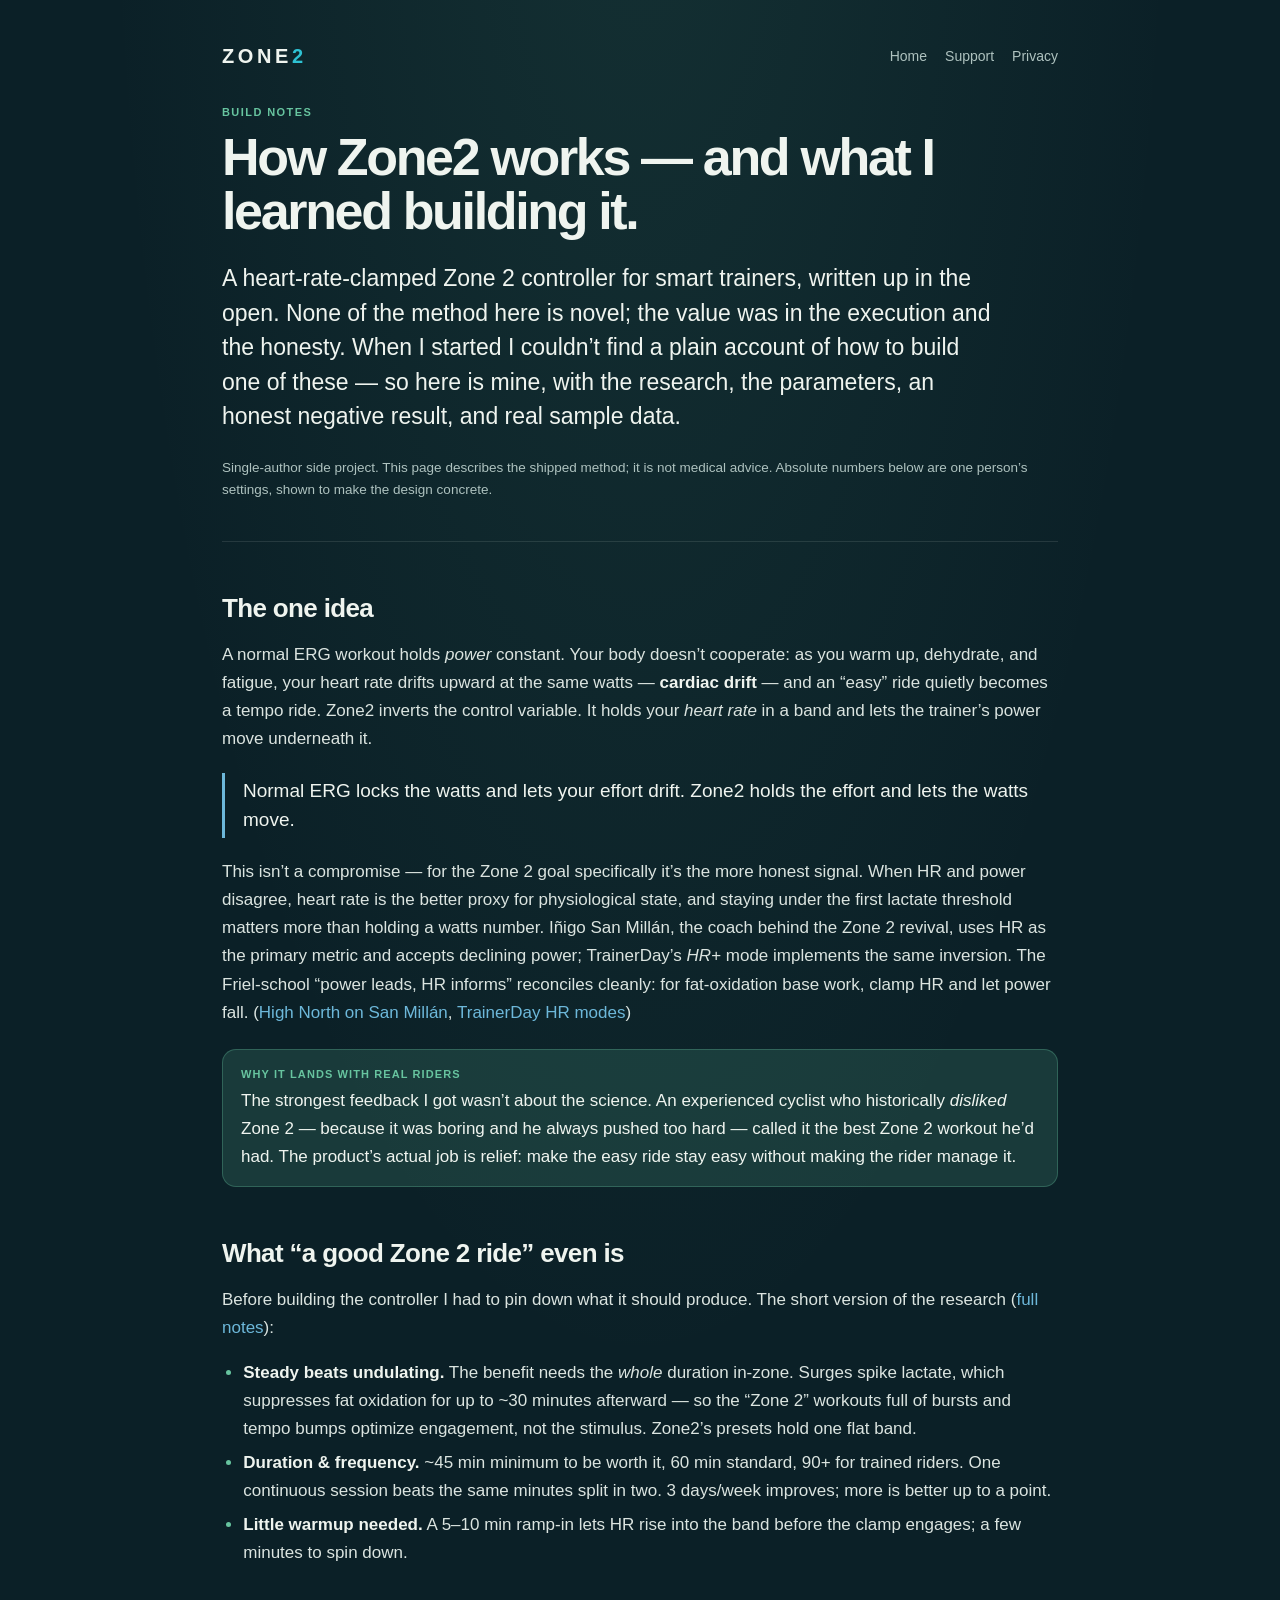
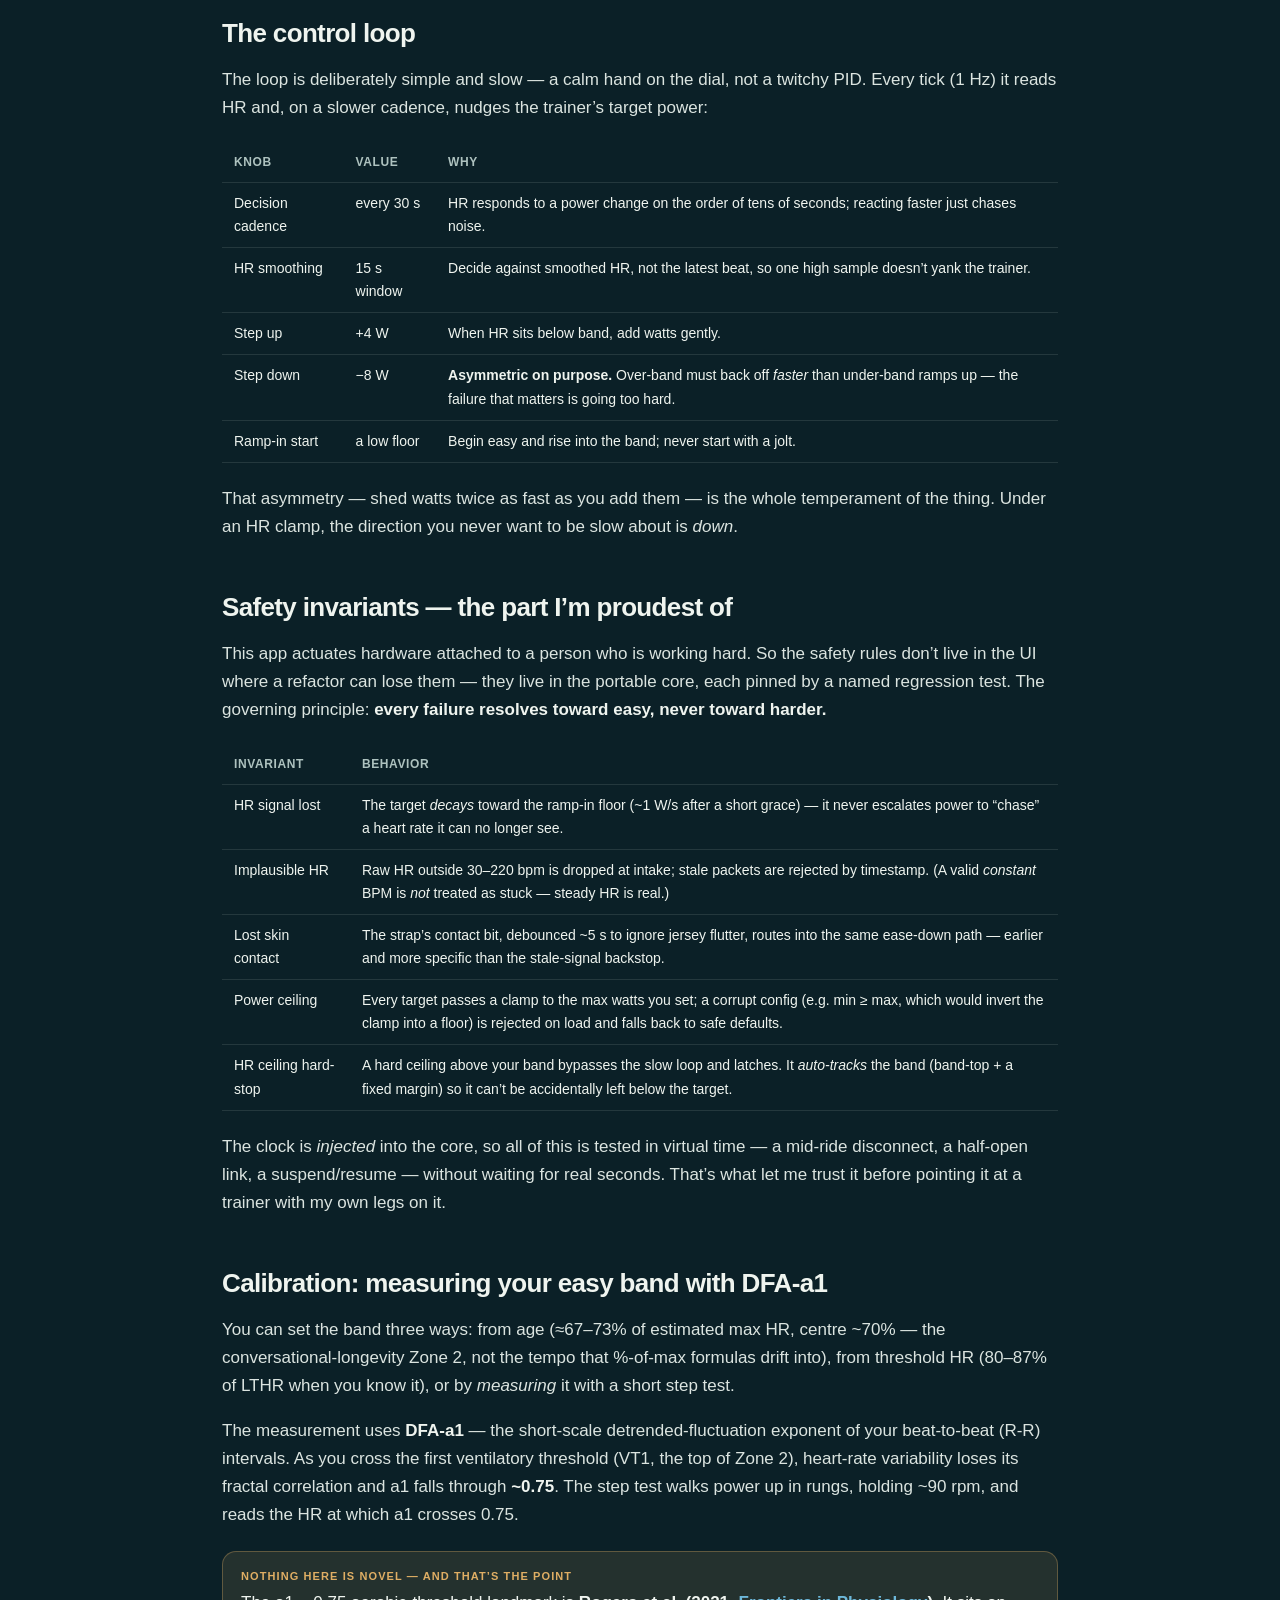
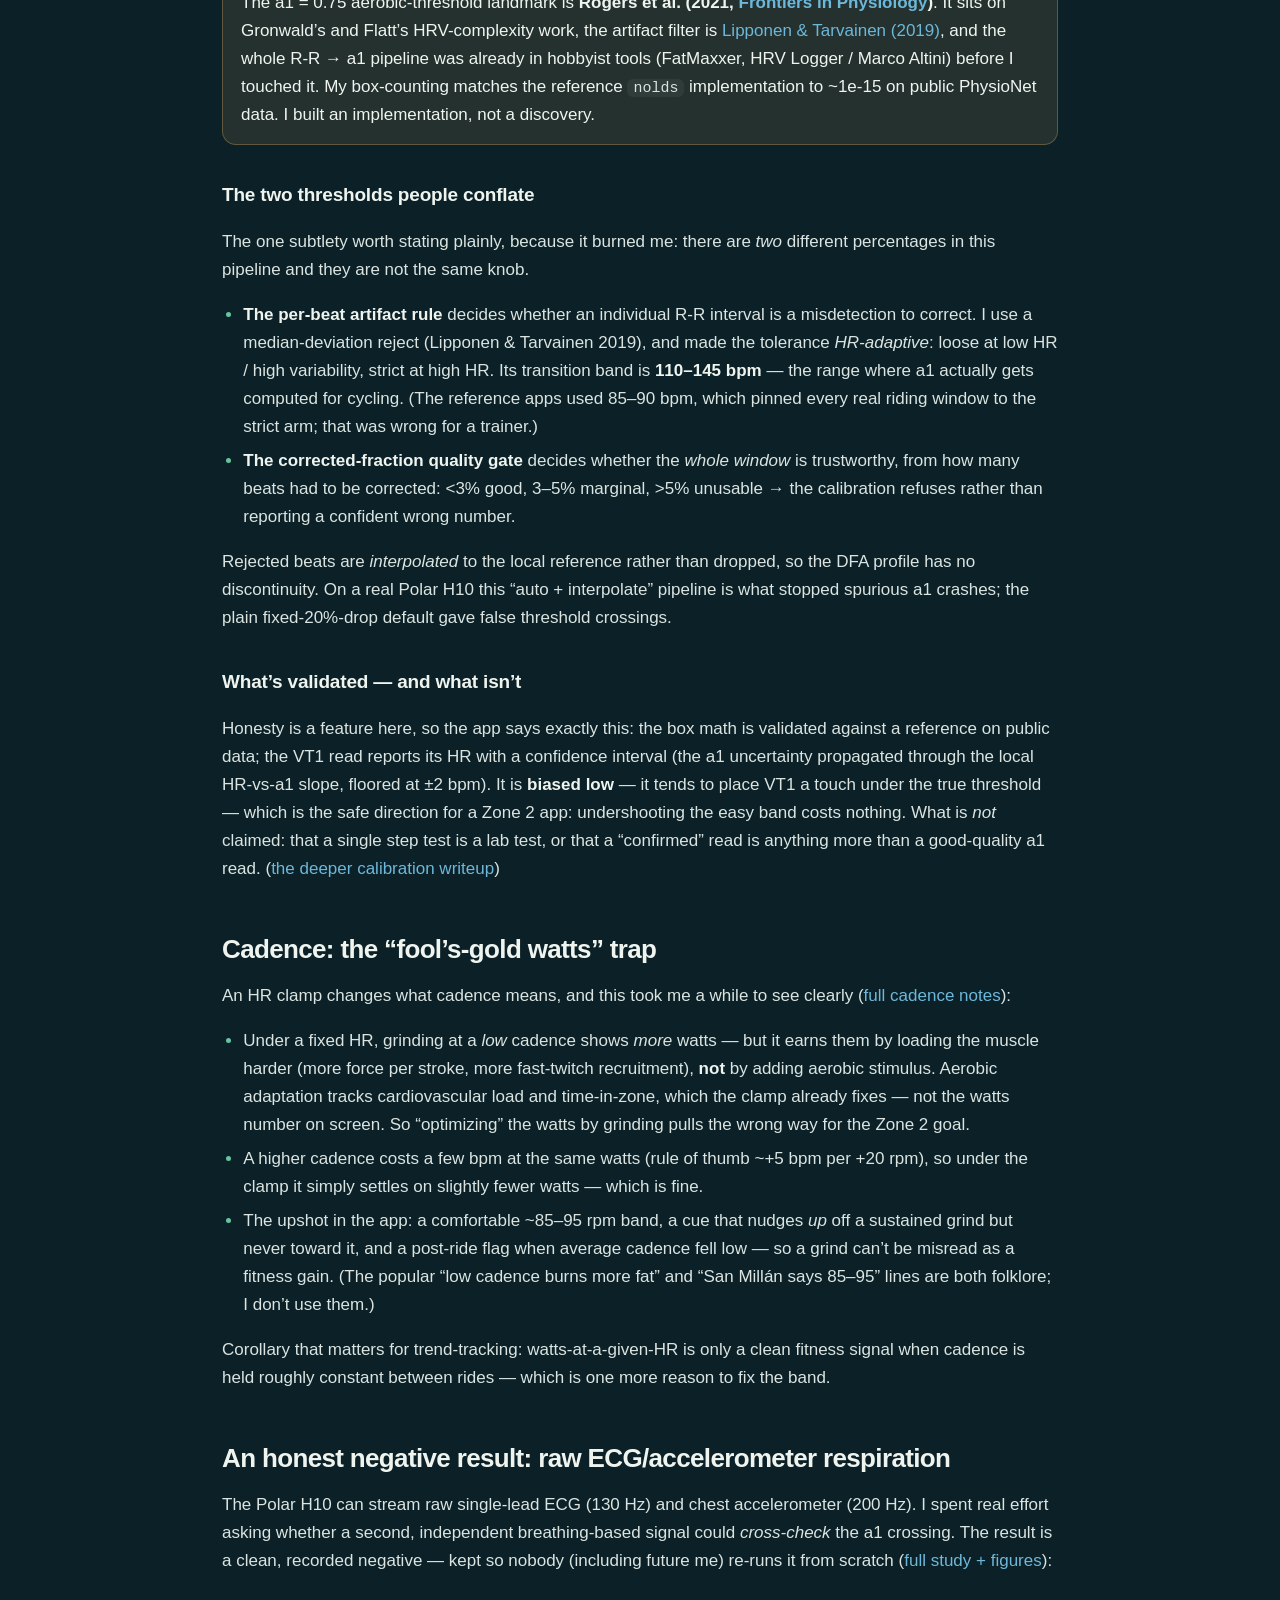
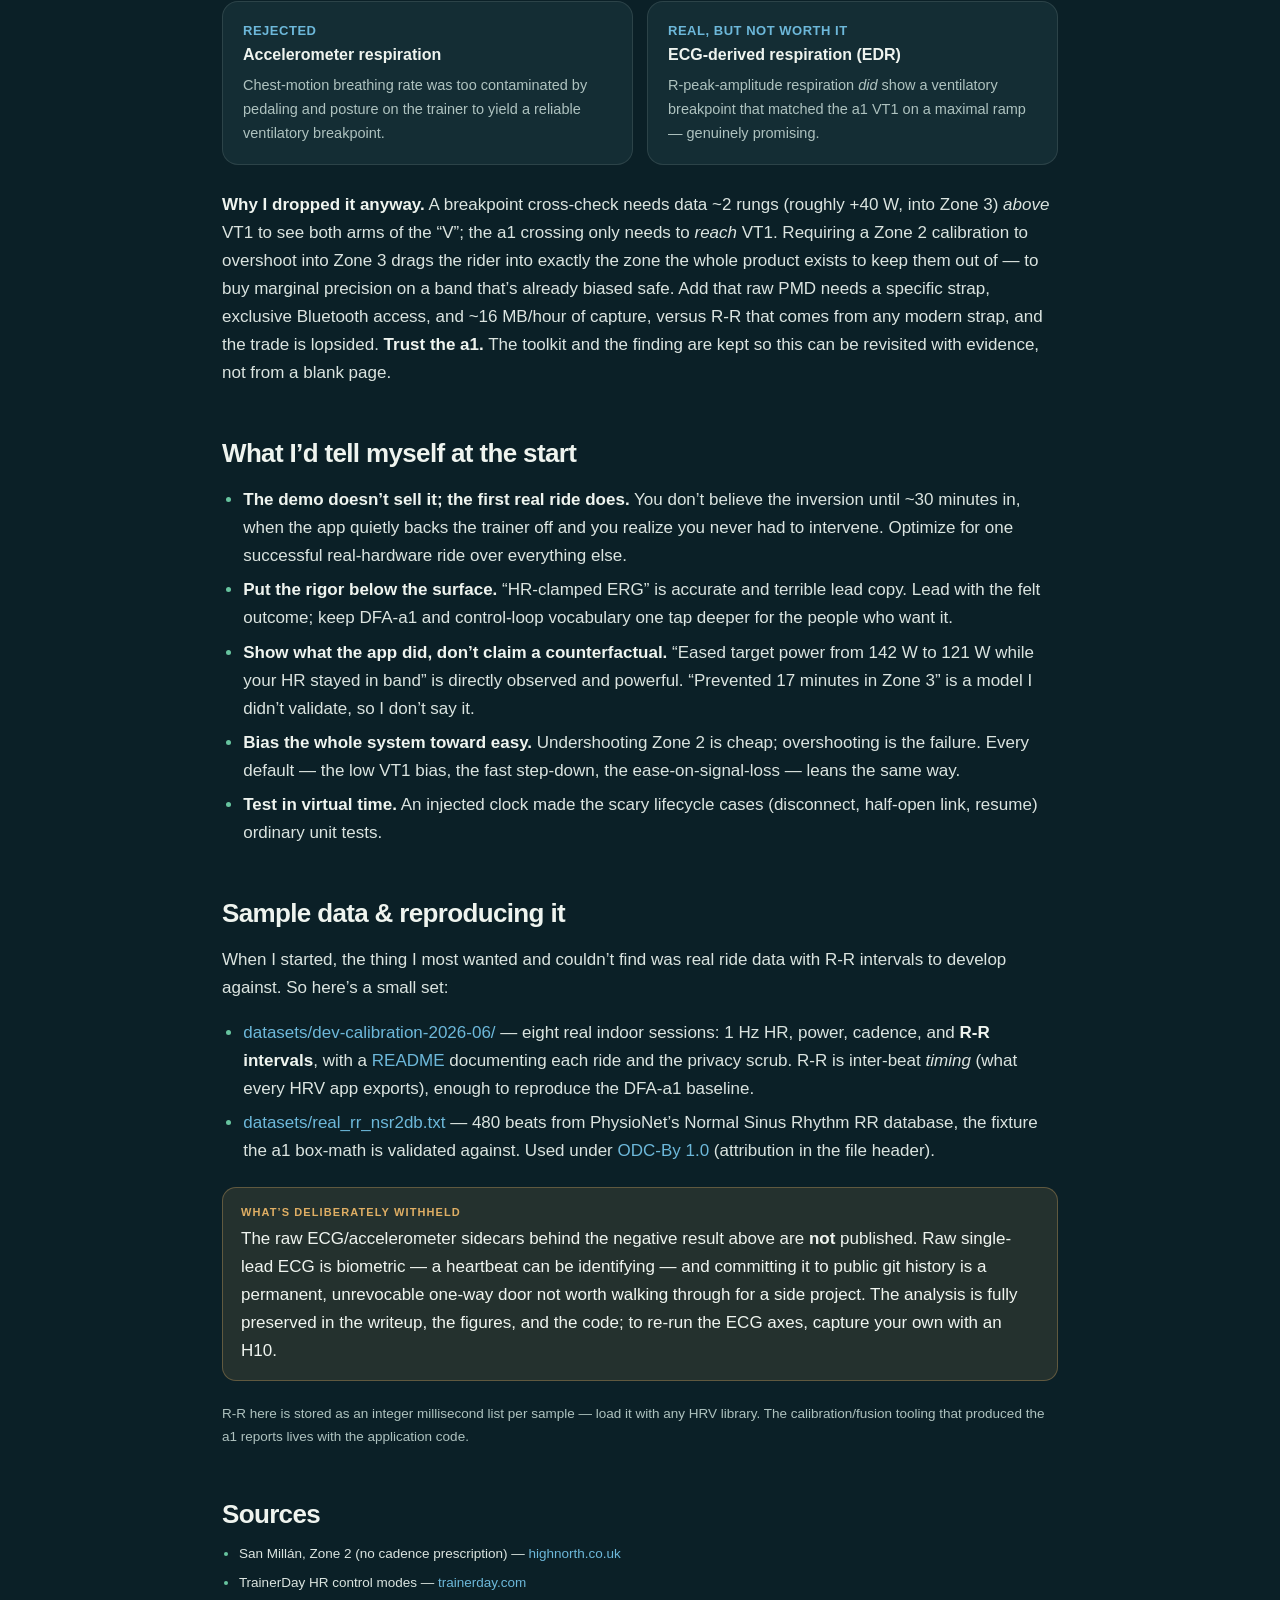
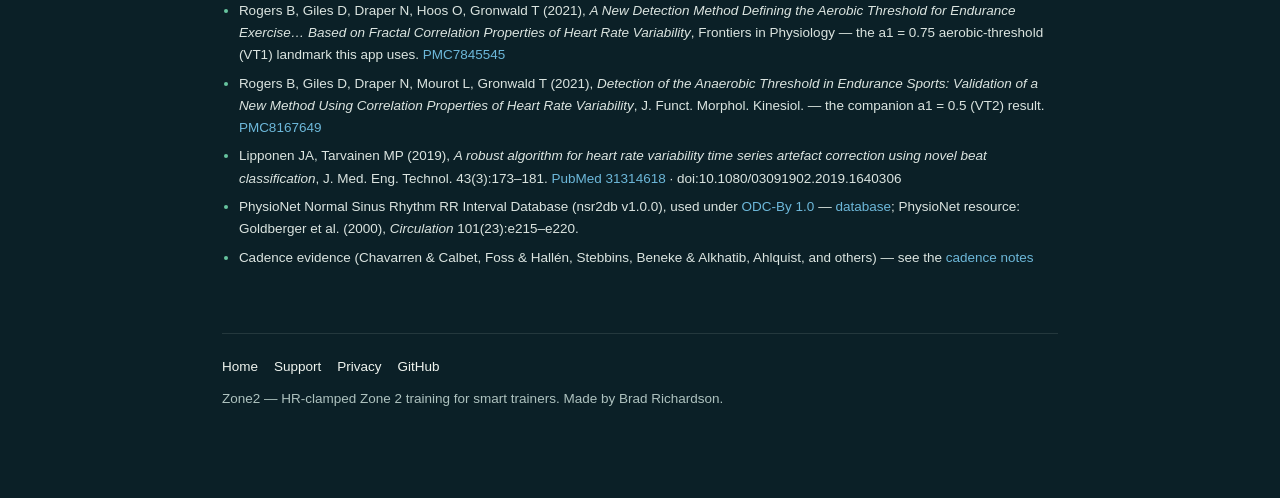
==== commit 0ddca9d5: "Add verified citations and pin PhysioNet license to ODC-By 1.0 - notes.html: proper paper links for " ====
--- a/notes.html
+++ b/notes.html
@@ -140,9 +140,12 @@
 
   <div class="note warn">
     <span class="label">Nothing here is novel — and that&rsquo;s the point</span>
-    The a1&nbsp;=&nbsp;0.75 aerobic-threshold landmark is <strong>Rogers, Gronwald
-    et&nbsp;al. (2021)</strong>. The idea sits on Gronwald&rsquo;s and Flatt&rsquo;s
-    HRV-complexity work, and the whole R-R&nbsp;→&nbsp;a1 pipeline was already in
+    The a1&nbsp;=&nbsp;0.75 aerobic-threshold landmark is <strong>Rogers
+    et&nbsp;al. (2021,
+    <a href="https://pmc.ncbi.nlm.nih.gov/articles/PMC7845545/">Frontiers in Physiology</a>)</strong>.
+    It sits on Gronwald&rsquo;s and Flatt&rsquo;s HRV-complexity work, the artifact
+    filter is <a href="https://pubmed.ncbi.nlm.nih.gov/31314618/">Lipponen &amp;
+    Tarvainen (2019)</a>, and the whole R-R&nbsp;→&nbsp;a1 pipeline was already in
     hobbyist tools (FatMaxxer, HRV&nbsp;Logger / Marco&nbsp;Altini) before I touched
     it. My box-counting matches the reference <code>nolds</code> implementation to
     ~1e&#8209;15 on public PhysioNet data. I built an implementation, not a discovery.
@@ -268,8 +271,8 @@
     (what every HRV app exports), enough to reproduce the DFA-a1 baseline.</li>
     <li><a href="datasets/real_rr_nsr2db.txt">datasets/real_rr_nsr2db.txt</a> — 480
     beats from PhysioNet&rsquo;s Normal Sinus Rhythm RR database, the fixture the a1
-    box-math is validated against. Used under its
-    <a href="https://physionet.org/content/nsr2db/1.0.0/">PhysioNet license</a>
+    box-math is validated against. Used under
+    <a href="https://physionet.org/content/nsr2db/view-license/1.0.0/">ODC-By&nbsp;1.0</a>
     (attribution in the file header).</li>
   </ul>
 
@@ -291,9 +294,25 @@
   <ul class="small">
     <li>San Millán, Zone 2 (no cadence prescription) — <a href="https://www.highnorth.co.uk/articles/zone-2-training-inigo-san-millan">highnorth.co.uk</a></li>
     <li>TrainerDay HR control modes — <a href="https://trainerday.com/blog/understanding-control-modes-erg-slope-resistance-and-hr-in-trainerday">trainerday.com</a></li>
-    <li>Rogers &amp; Gronwald et al. (2021), DFA-a1 aerobic/anaerobic threshold detection — <em>Frontiers in Physiology</em> (a1&nbsp;=&nbsp;0.75 aerobic-threshold landmark)</li>
-    <li>Lipponen &amp; Tarvainen (2019), robust R-R artifact correction — <em>Journal of Medical Engineering &amp; Technology</em></li>
-    <li>PhysioNet Normal Sinus Rhythm RR Interval Database (nsr2db) — <a href="https://physionet.org/content/nsr2db/1.0.0/">physionet.org</a></li>
+    <li>Rogers B, Giles D, Draper N, Hoos O, Gronwald T (2021), <em>A New Detection
+    Method Defining the Aerobic Threshold for Endurance Exercise&hellip; Based on
+    Fractal Correlation Properties of Heart Rate Variability</em>, Frontiers in
+    Physiology — the a1&nbsp;=&nbsp;0.75 aerobic-threshold (VT1) landmark this app
+    uses. <a href="https://pmc.ncbi.nlm.nih.gov/articles/PMC7845545/">PMC7845545</a></li>
+    <li>Rogers B, Giles D, Draper N, Mourot L, Gronwald T (2021), <em>Detection of
+    the Anaerobic Threshold in Endurance Sports: Validation of a New Method Using
+    Correlation Properties of Heart Rate Variability</em>, J.&nbsp;Funct. Morphol.
+    Kinesiol. — the companion a1&nbsp;=&nbsp;0.5 (VT2) result.
+    <a href="https://pmc.ncbi.nlm.nih.gov/articles/PMC8167649/">PMC8167649</a></li>
+    <li>Lipponen JA, Tarvainen MP (2019), <em>A robust algorithm for heart rate
+    variability time series artefact correction using novel beat classification</em>,
+    J.&nbsp;Med. Eng. Technol. 43(3):173&ndash;181.
+    <a href="https://pubmed.ncbi.nlm.nih.gov/31314618/">PubMed&nbsp;31314618</a>
+    · doi:10.1080/03091902.2019.1640306</li>
+    <li>PhysioNet Normal Sinus Rhythm RR Interval Database (nsr2db&nbsp;v1.0.0), used
+    under <a href="https://physionet.org/content/nsr2db/view-license/1.0.0/">ODC-By&nbsp;1.0</a>
+    — <a href="https://physionet.org/content/nsr2db/1.0.0/">database</a>; PhysioNet
+    resource: Goldberger et&nbsp;al. (2000), <em>Circulation</em> 101(23):e215&ndash;e220.</li>
     <li>Cadence evidence (Chavarren&nbsp;&amp;&nbsp;Calbet, Foss&nbsp;&amp;&nbsp;Hallén, Stebbins, Beneke&nbsp;&amp;&nbsp;Alkhatib, Ahlquist, and others) — see the <a href="research/cadence.md">cadence notes</a></li>
   </ul>
 
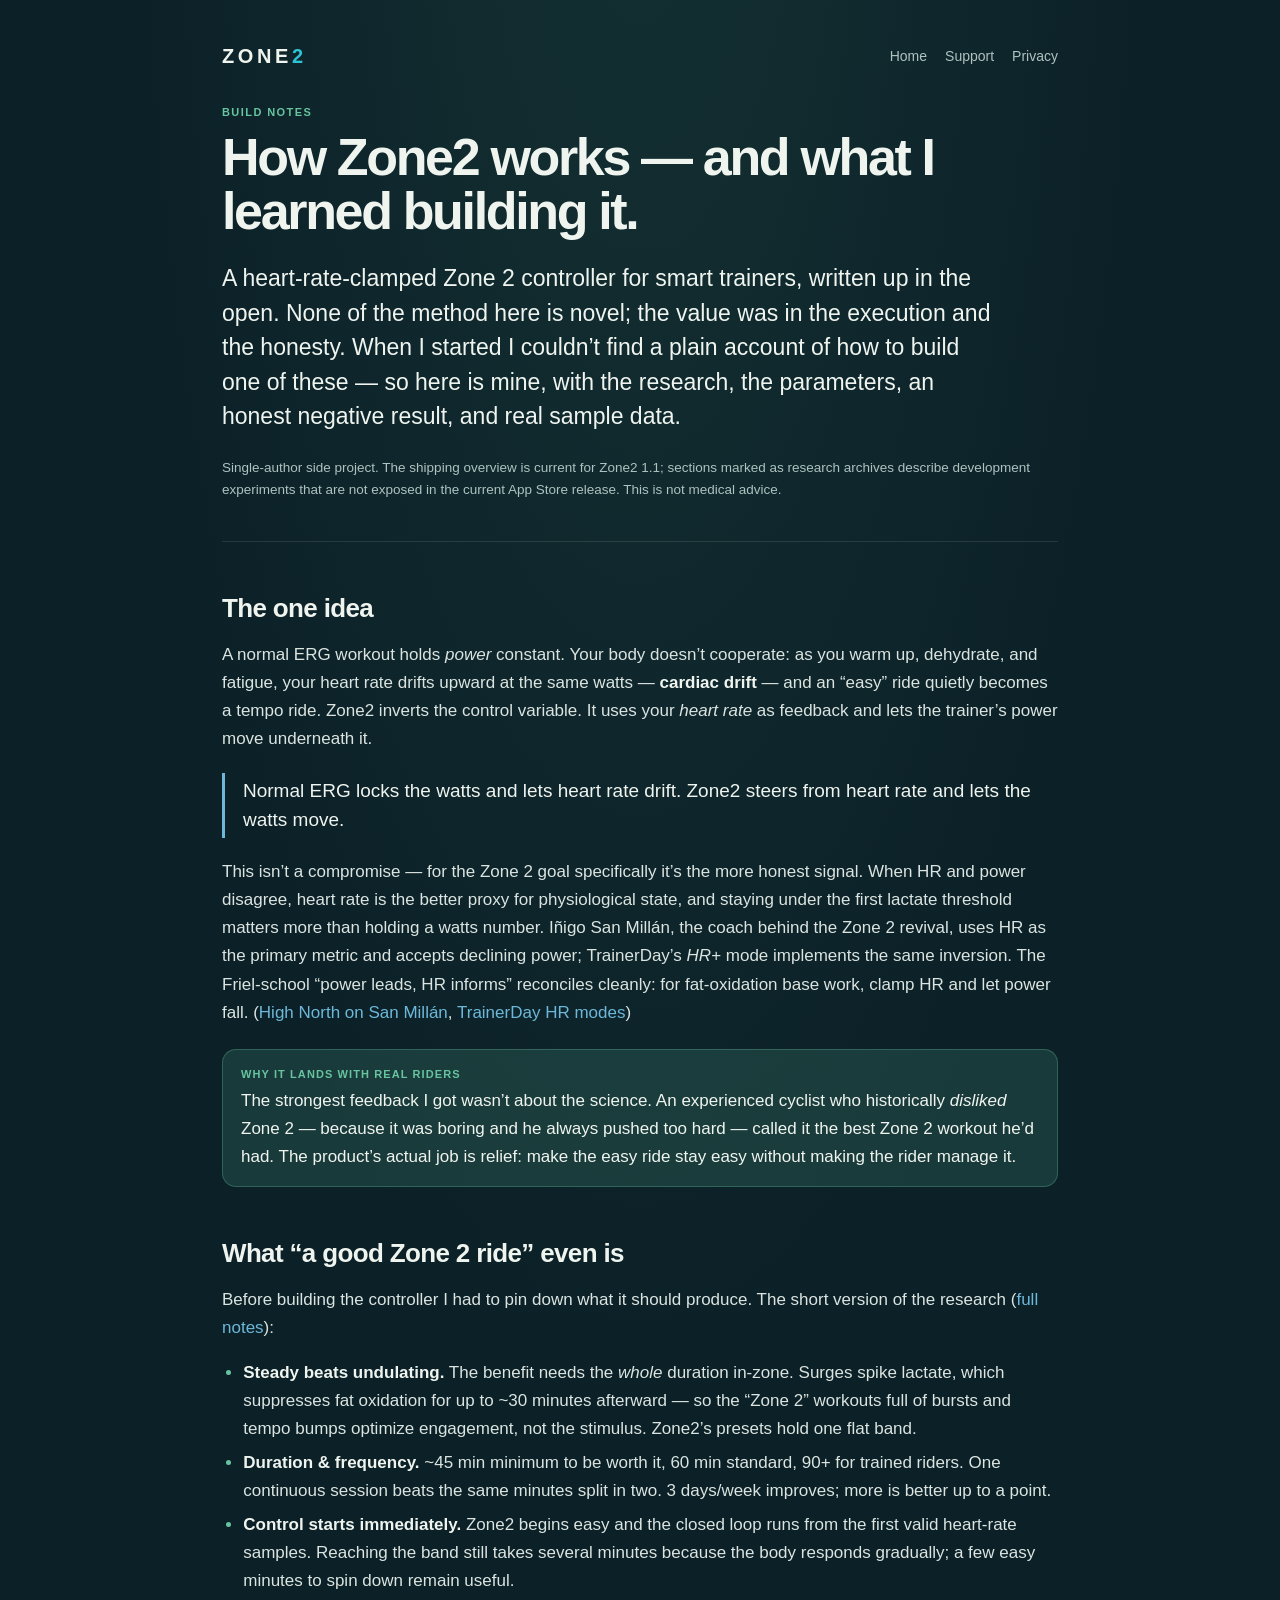
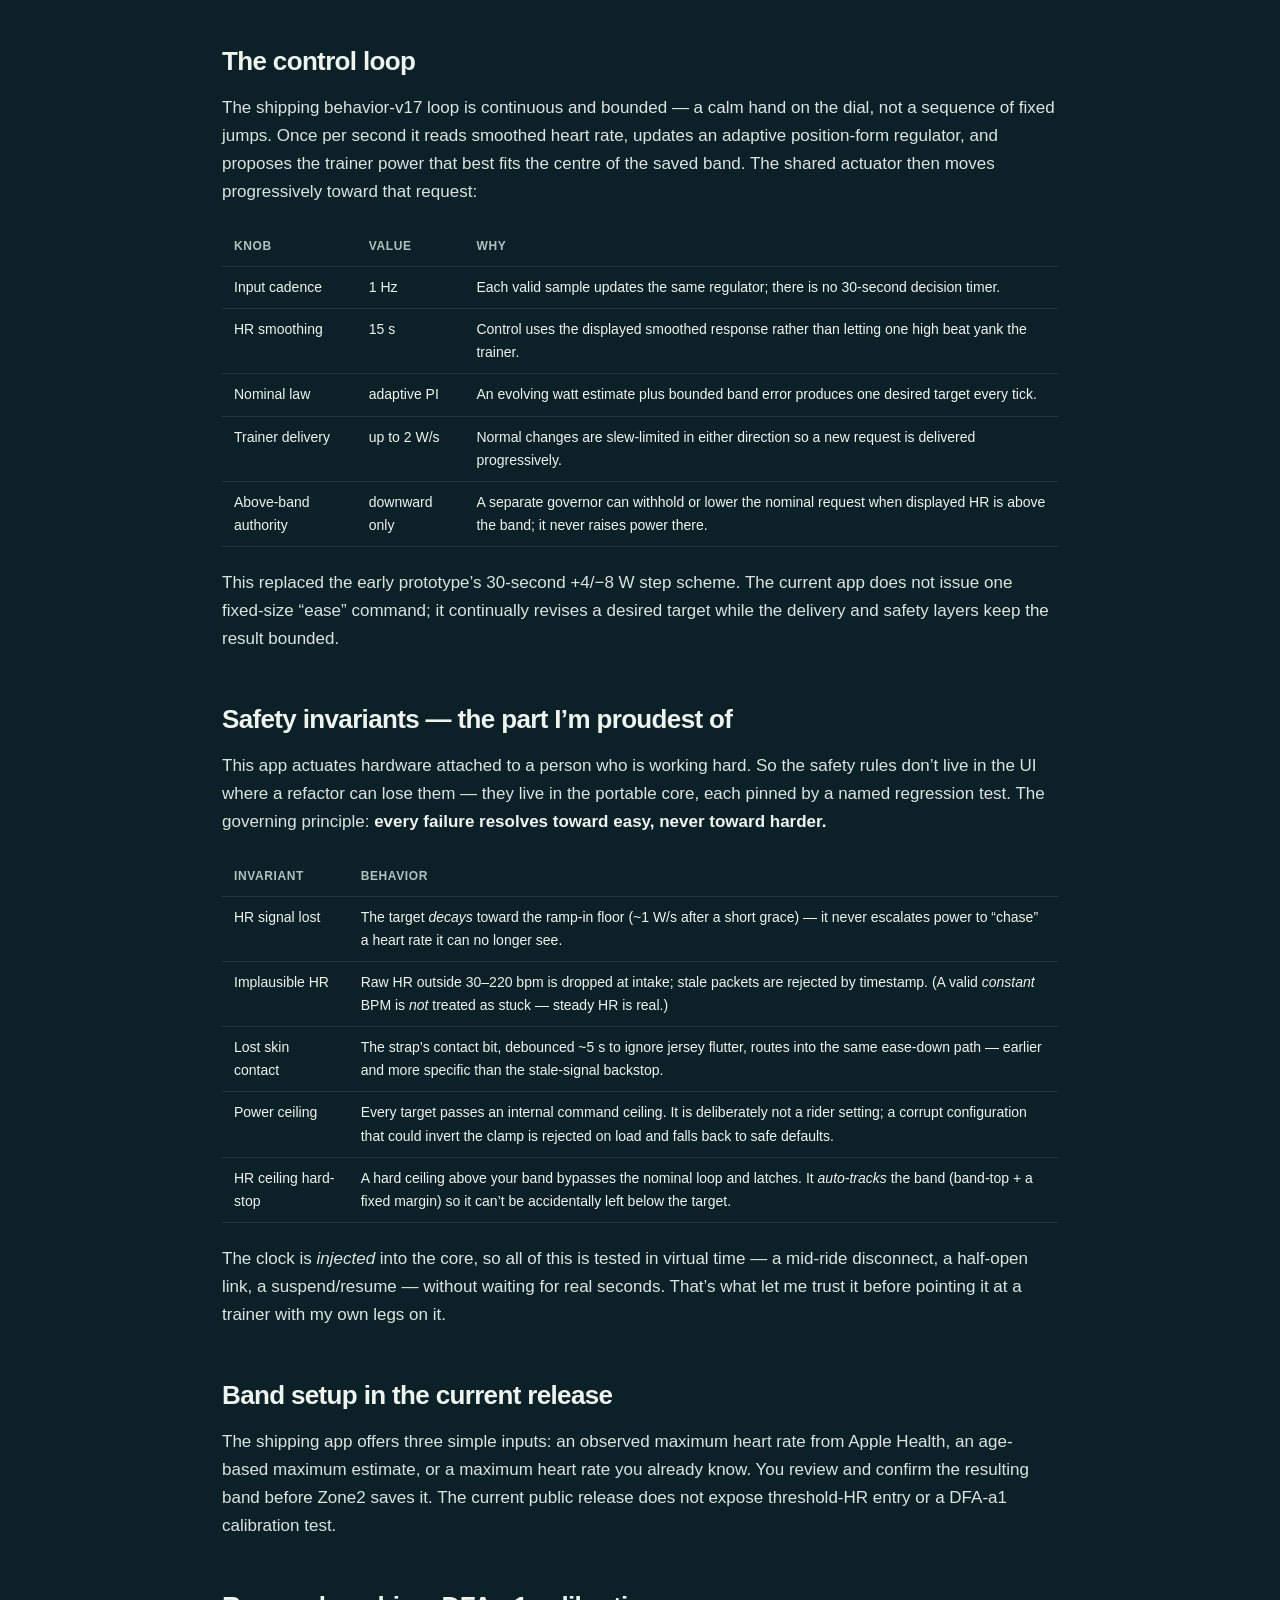
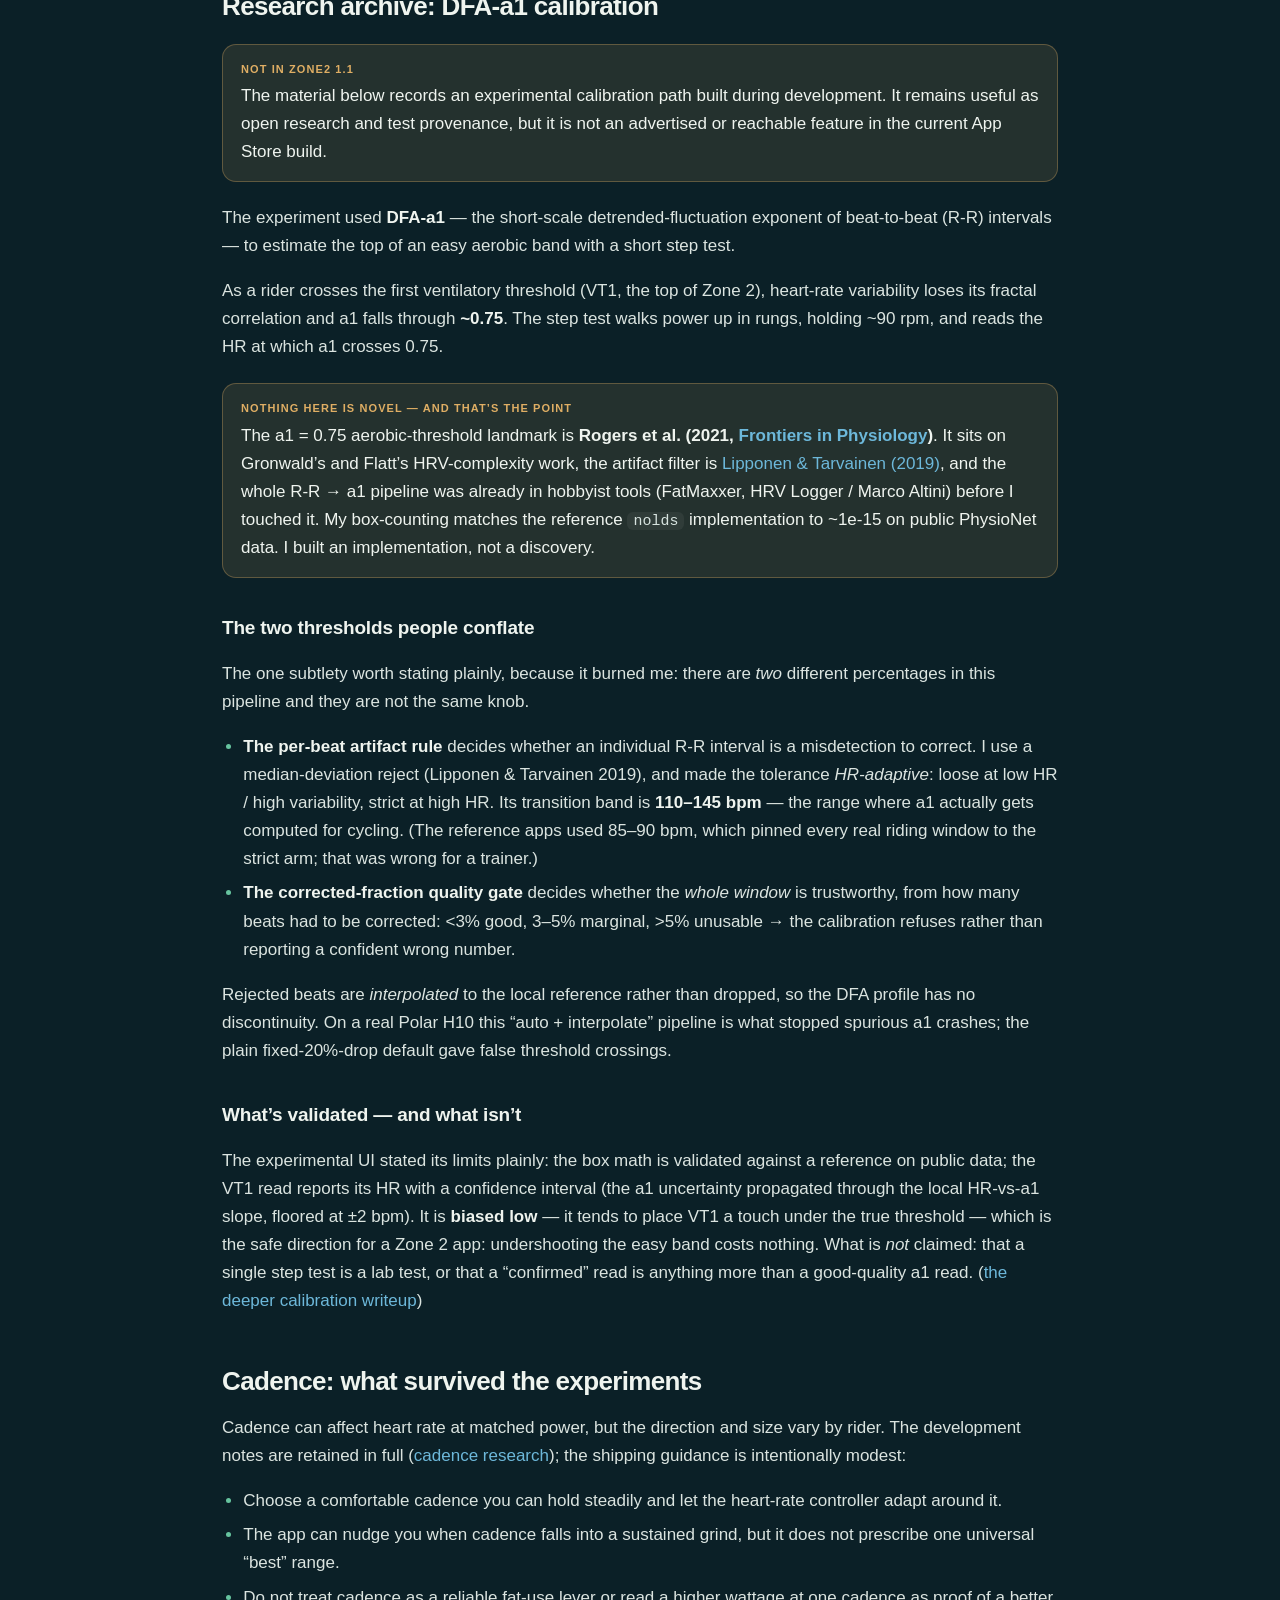
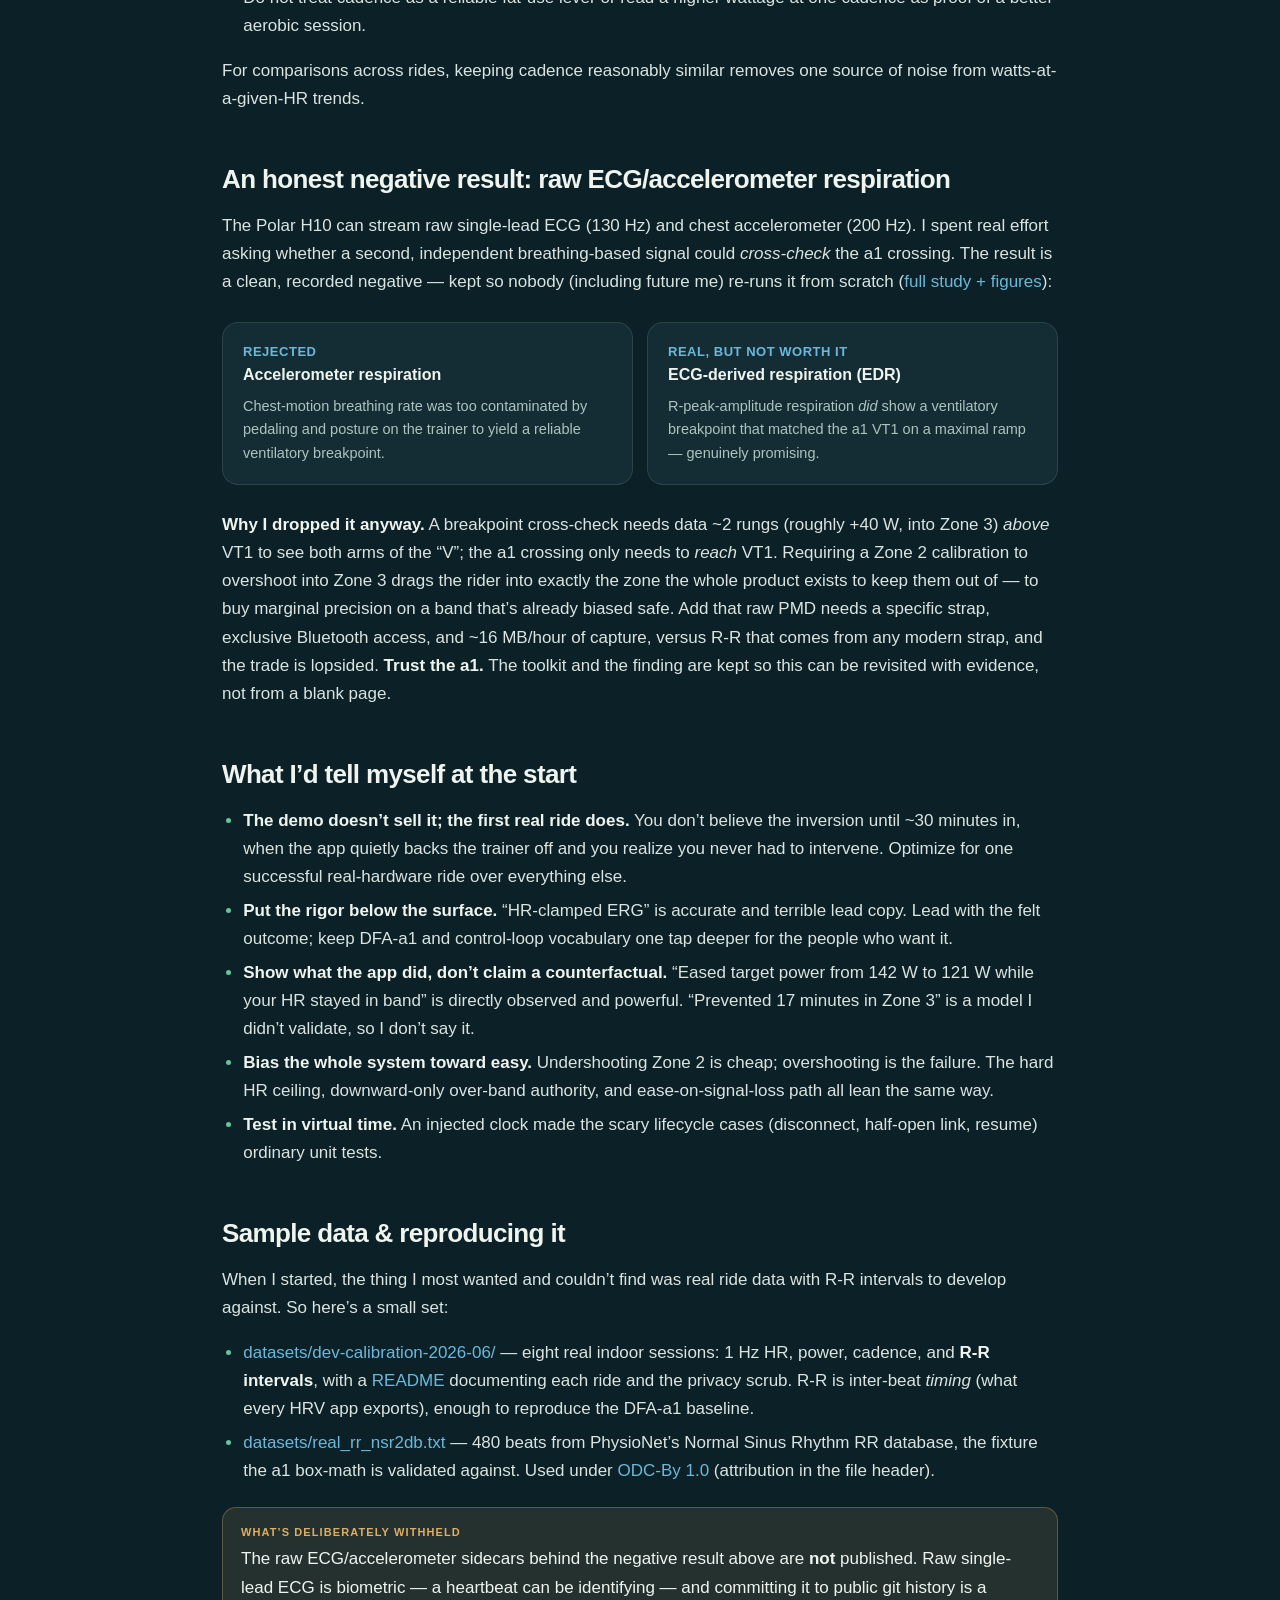
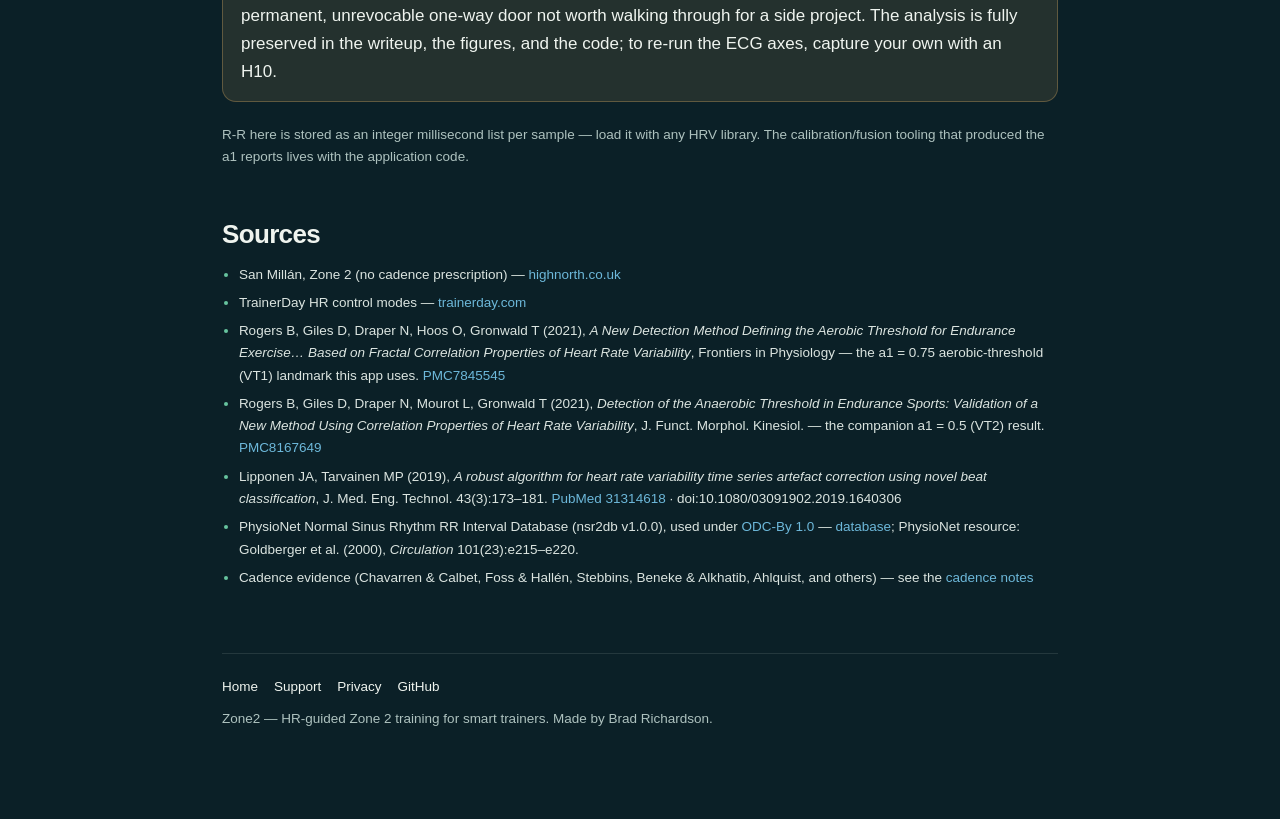
==== commit c6db2cbe: "Update public site for Zone2 1.1" ====
--- a/notes.html
+++ b/notes.html
@@ -4,7 +4,7 @@
 <meta charset="UTF-8">
 <meta name="viewport" content="width=device-width, initial-scale=1.0">
 <title>Zone2 — how it works &amp; what I learned building it</title>
-<meta name="description" content="A fully-open writeup of an HR-clamped Zone 2 trainer controller: the control loop, the safety invariants, DFA-a1 calibration, cadence findings, and an honest negative result — plus real sample data.">
+<meta name="description" content="An open writeup of an HR-guided Zone 2 trainer controller: the shipping control loop and safety invariants, development experiments, and real sample data.">
 <link rel="stylesheet" href="style.css">
 </head>
 <body>
@@ -25,9 +25,10 @@
   execution and the honesty. When I started I couldn&rsquo;t find a plain account
   of how to build one of these — so here is mine, with the research, the
   parameters, an honest negative result, and real sample data.</p>
-  <p class="small">Single-author side project. This page describes the shipped
-  method; it is not medical advice. Absolute numbers below are one person&rsquo;s
-  settings, shown to make the design concrete.</p>
+  <p class="small">Single-author side project. The shipping overview is current
+  for Zone2&nbsp;1.1; sections marked as research archives describe development
+  experiments that are not exposed in the current App Store release. This is not
+  medical advice.</p>
 
   <hr>
 
@@ -35,12 +36,12 @@
   <p>A normal ERG workout holds <em>power</em> constant. Your body doesn&rsquo;t
   cooperate: as you warm up, dehydrate, and fatigue, your heart rate drifts
   upward at the same watts — <strong>cardiac drift</strong> — and an &ldquo;easy&rdquo;
-  ride quietly becomes a tempo ride. Zone2 inverts the control variable. It holds
-  your <em>heart rate</em> in a band and lets the trainer&rsquo;s power move
+  ride quietly becomes a tempo ride. Zone2 inverts the control variable. It uses
+  your <em>heart rate</em> as feedback and lets the trainer&rsquo;s power move
   underneath it.</p>
 
-  <blockquote class="mechanism">Normal ERG locks the watts and lets your effort
-  drift. Zone2 holds the effort and lets the watts move.</blockquote>
+  <blockquote class="mechanism">Normal ERG locks the watts and lets heart rate
+  drift. Zone2 steers from heart rate and lets the watts move.</blockquote>
 
   <p>This isn&rsquo;t a compromise — for the Zone 2 goal specifically it&rsquo;s the
   more honest signal. When HR and power disagree, heart rate is the better proxy
@@ -75,31 +76,36 @@
     it, 60&nbsp;min standard, 90+ for trained riders. One continuous session beats
     the same minutes split in two. 3&nbsp;days/week improves; more is better up to
     a point.</li>
-    <li><strong>Little warmup needed.</strong> A 5–10&nbsp;min ramp-in lets HR rise
-    into the band before the clamp engages; a few minutes to spin down.</li>
+    <li><strong>Control starts immediately.</strong> Zone2 begins easy and the
+    closed loop runs from the first valid heart-rate samples. Reaching the band
+    still takes several minutes because the body responds gradually; a few easy
+    minutes to spin down remain useful.</li>
   </ul>
 
   <h2>The control loop</h2>
-  <p>The loop is deliberately simple and slow — a calm hand on the dial, not a
-  twitchy PID. Every tick (1&nbsp;Hz) it reads HR and, on a slower cadence, nudges
-  the trainer&rsquo;s target power:</p>
+  <p>The shipping behavior-v17 loop is continuous and bounded — a calm hand on
+  the dial, not a sequence of fixed jumps. Once per second it reads smoothed
+  heart rate, updates an adaptive position-form regulator, and proposes the
+  trainer power that best fits the centre of the saved band. The shared actuator
+  then moves progressively toward that request:</p>
 
   <div class="table-wrap">
   <table>
     <thead><tr><th>Knob</th><th>Value</th><th>Why</th></tr></thead>
     <tbody>
-      <tr><td>Decision cadence</td><td>every 30&nbsp;s</td><td>HR responds to a power change on the order of tens of seconds; reacting faster just chases noise.</td></tr>
-      <tr><td>HR smoothing</td><td>15&nbsp;s window</td><td>Decide against smoothed HR, not the latest beat, so one high sample doesn&rsquo;t yank the trainer.</td></tr>
-      <tr><td>Step up</td><td>+4&nbsp;W</td><td>When HR sits below band, add watts gently.</td></tr>
-      <tr><td>Step down</td><td>&minus;8&nbsp;W</td><td><strong>Asymmetric on purpose.</strong> Over-band must back off <em>faster</em> than under-band ramps up — the failure that matters is going too hard.</td></tr>
-      <tr><td>Ramp-in start</td><td>a low floor</td><td>Begin easy and rise into the band; never start with a jolt.</td></tr>
+      <tr><td>Input cadence</td><td>1&nbsp;Hz</td><td>Each valid sample updates the same regulator; there is no 30-second decision timer.</td></tr>
+      <tr><td>HR smoothing</td><td>15&nbsp;s</td><td>Control uses the displayed smoothed response rather than letting one high beat yank the trainer.</td></tr>
+      <tr><td>Nominal law</td><td>adaptive PI</td><td>An evolving watt estimate plus bounded band error produces one desired target every tick.</td></tr>
+      <tr><td>Trainer delivery</td><td>up to 2&nbsp;W/s</td><td>Normal changes are slew-limited in either direction so a new request is delivered progressively.</td></tr>
+      <tr><td>Above-band authority</td><td>downward only</td><td>A separate governor can withhold or lower the nominal request when displayed HR is above the band; it never raises power there.</td></tr>
     </tbody>
   </table>
   </div>
 
-  <p>That asymmetry — shed watts twice as fast as you add them — is the whole
-  temperament of the thing. Under an HR clamp, the direction you never want to be
-  slow about is <em>down</em>.</p>
+  <p>This replaced the early prototype&rsquo;s 30-second +4/&minus;8&nbsp;W step
+  scheme. The current app does not issue one fixed-size &ldquo;ease&rdquo; command;
+  it continually revises a desired target while the delivery and safety layers
+  keep the result bounded.</p>
 
   <h2>Safety invariants — the part I&rsquo;m proudest of</h2>
   <p>This app actuates hardware attached to a person who is working hard. So the
@@ -114,8 +120,8 @@
       <tr><td>HR signal lost</td><td>The target <em>decays</em> toward the ramp-in floor (~1&nbsp;W/s after a short grace) — it never escalates power to &ldquo;chase&rdquo; a heart rate it can no longer see.</td></tr>
       <tr><td>Implausible HR</td><td>Raw HR outside 30–220&nbsp;bpm is dropped at intake; stale packets are rejected by timestamp. (A valid <em>constant</em> BPM is <em>not</em> treated as stuck — steady HR is real.)</td></tr>
       <tr><td>Lost skin contact</td><td>The strap&rsquo;s contact bit, debounced ~5&nbsp;s to ignore jersey flutter, routes into the same ease-down path — earlier and more specific than the stale-signal backstop.</td></tr>
-      <tr><td>Power ceiling</td><td>Every target passes a clamp to the max watts you set; a corrupt config (e.g. min&nbsp;≥&nbsp;max, which would invert the clamp into a floor) is rejected on load and falls back to safe defaults.</td></tr>
-      <tr><td>HR ceiling hard-stop</td><td>A hard ceiling above your band bypasses the slow loop and latches. It <em>auto-tracks</em> the band (band-top + a fixed margin) so it can&rsquo;t be accidentally left below the target.</td></tr>
+      <tr><td>Power ceiling</td><td>Every target passes an internal command ceiling. It is deliberately not a rider setting; a corrupt configuration that could invert the clamp is rejected on load and falls back to safe defaults.</td></tr>
+      <tr><td>HR ceiling hard-stop</td><td>A hard ceiling above your band bypasses the nominal loop and latches. It <em>auto-tracks</em> the band (band-top + a fixed margin) so it can&rsquo;t be accidentally left below the target.</td></tr>
     </tbody>
   </table>
   </div>
@@ -125,14 +131,26 @@
   waiting for real seconds. That&rsquo;s what let me trust it before pointing it at
   a trainer with my own legs on it.</p>
 
-  <h2>Calibration: measuring your easy band with DFA&#8209;a1</h2>
-  <p>You can set the band three ways: from age (≈67–73% of estimated max HR, centre
-  ~70% — the conversational-longevity Zone 2, not the tempo that %-of-max formulas
-  drift into), from threshold HR (80–87% of LTHR when you know it), or by
-  <em>measuring</em> it with a short step test.</p>
-
-  <p>The measurement uses <strong>DFA&#8209;a1</strong> — the short-scale
-  detrended-fluctuation exponent of your beat-to-beat (R-R) intervals. As you cross
+  <h2>Band setup in the current release</h2>
+  <p>The shipping app offers three simple inputs: an observed maximum heart rate
+  from Apple&nbsp;Health, an age-based maximum estimate, or a maximum heart rate
+  you already know. You review and confirm the resulting band before Zone2 saves
+  it. The current public release does not expose threshold-HR entry or a DFA-a1
+  calibration test.</p>
+
+  <h2>Research archive: DFA&#8209;a1 calibration</h2>
+  <div class="note warn">
+    <span class="label">Not in Zone2 1.1</span>
+    The material below records an experimental calibration path built during
+    development. It remains useful as open research and test provenance, but it
+    is not an advertised or reachable feature in the current App Store build.
+  </div>
+
+  <p>The experiment used <strong>DFA&#8209;a1</strong> — the short-scale
+  detrended-fluctuation exponent of beat-to-beat (R-R) intervals — to estimate
+  the top of an easy aerobic band with a short step test.</p>
+
+  <p>As a rider crosses
   the first ventilatory threshold (VT1, the top of Zone 2), heart-rate variability
   loses its fractal correlation and a1 falls through <strong>~0.75</strong>. The
   step test walks power up in rungs, holding ~90&nbsp;rpm, and reads the HR at which
@@ -174,7 +192,7 @@
   crashes; the plain fixed-20%-drop default gave false threshold crossings.</p>
 
   <h3>What&rsquo;s validated — and what isn&rsquo;t</h3>
-  <p>Honesty is a feature here, so the app says exactly this: the box math is
+  <p>The experimental UI stated its limits plainly: the box math is
   validated against a reference on public data; the VT1 read reports its HR with a
   confidence interval (the a1 uncertainty propagated through the local HR-vs-a1
   slope, floored at ±2&nbsp;bpm). It is <strong>biased low</strong> — it tends to
@@ -184,28 +202,21 @@
   read is anything more than a good-quality a1 read.
   (<a href="research/raw-pmd-fusion.md">the deeper calibration writeup</a>)</p>
 
-  <h2>Cadence: the &ldquo;fool&rsquo;s-gold watts&rdquo; trap</h2>
-  <p>An HR clamp changes what cadence means, and this took me a while to see
-  clearly (<a href="research/cadence.md">full cadence notes</a>):</p>
-  <ul>
-    <li>Under a fixed HR, grinding at a <em>low</em> cadence shows <em>more</em>
-    watts — but it earns them by loading the muscle harder (more force per stroke,
-    more fast-twitch recruitment), <strong>not</strong> by adding aerobic stimulus.
-    Aerobic adaptation tracks cardiovascular load and time-in-zone, which the clamp
-    already fixes — not the watts number on screen. So &ldquo;optimizing&rdquo; the
-    watts by grinding pulls the wrong way for the Zone 2 goal.</li>
-    <li>A higher cadence costs a few bpm at the same watts (rule of thumb ~+5&nbsp;bpm
-    per +20&nbsp;rpm), so under the clamp it simply settles on slightly fewer watts —
-    which is fine.</li>
-    <li>The upshot in the app: a comfortable ~85–95&nbsp;rpm band, a cue that nudges
-    <em>up</em> off a sustained grind but never toward it, and a post-ride flag when
-    average cadence fell low — so a grind can&rsquo;t be misread as a fitness gain.
-    (The popular &ldquo;low cadence burns more fat&rdquo; and &ldquo;San Millán says
-    85–95&rdquo; lines are both folklore; I don&rsquo;t use them.)</li>
-  </ul>
-  <p>Corollary that matters for trend-tracking: watts-at-a-given-HR is only a clean
-  fitness signal when cadence is held roughly constant between rides — which is one
-  more reason to fix the band.</p>
+  <h2>Cadence: what survived the experiments</h2>
+  <p>Cadence can affect heart rate at matched power, but the direction and size
+  vary by rider. The development notes are retained in full
+  (<a href="research/cadence.md">cadence research</a>); the shipping guidance is
+  intentionally modest:</p>
+  <ul>
+    <li>Choose a comfortable cadence you can hold steadily and let the heart-rate
+    controller adapt around it.</li>
+    <li>The app can nudge you when cadence falls into a sustained grind, but it
+    does not prescribe one universal &ldquo;best&rdquo; range.</li>
+    <li>Do not treat cadence as a reliable fat-use lever or read a higher wattage
+    at one cadence as proof of a better aerobic session.</li>
+  </ul>
+  <p>For comparisons across rides, keeping cadence reasonably similar removes one
+  source of noise from watts-at-a-given-HR trends.</p>
 
   <h2>An honest negative result: raw ECG/accelerometer respiration</h2>
   <p>The Polar&nbsp;H10 can stream raw single-lead ECG (130&nbsp;Hz) and chest
@@ -254,8 +265,8 @@
     band&rdquo; is directly observed and powerful. &ldquo;Prevented 17 minutes in
     Zone 3&rdquo; is a model I didn&rsquo;t validate, so I don&rsquo;t say it.</li>
     <li><strong>Bias the whole system toward easy.</strong> Undershooting Zone 2 is
-    cheap; overshooting is the failure. Every default — the low VT1 bias, the fast
-    step-down, the ease-on-signal-loss — leans the same way.</li>
+    cheap; overshooting is the failure. The hard HR ceiling, downward-only
+    over-band authority, and ease-on-signal-loss path all lean the same way.</li>
     <li><strong>Test in virtual time.</strong> An injected clock made the scary
     lifecycle cases (disconnect, half-open link, resume) ordinary unit tests.</li>
   </ul>
@@ -323,7 +334,7 @@
       <a href="privacy.html">Privacy</a>
       <a href="https://github.com/brad-richardson/zone2-docs">GitHub</a>
     </nav>
-    Zone2 — HR-clamped Zone&nbsp;2 training for smart trainers. Made by Brad Richardson.
+    Zone2 — HR-guided Zone&nbsp;2 training for smart trainers. Made by Brad Richardson.
   </footer>
 </div>
 </body>
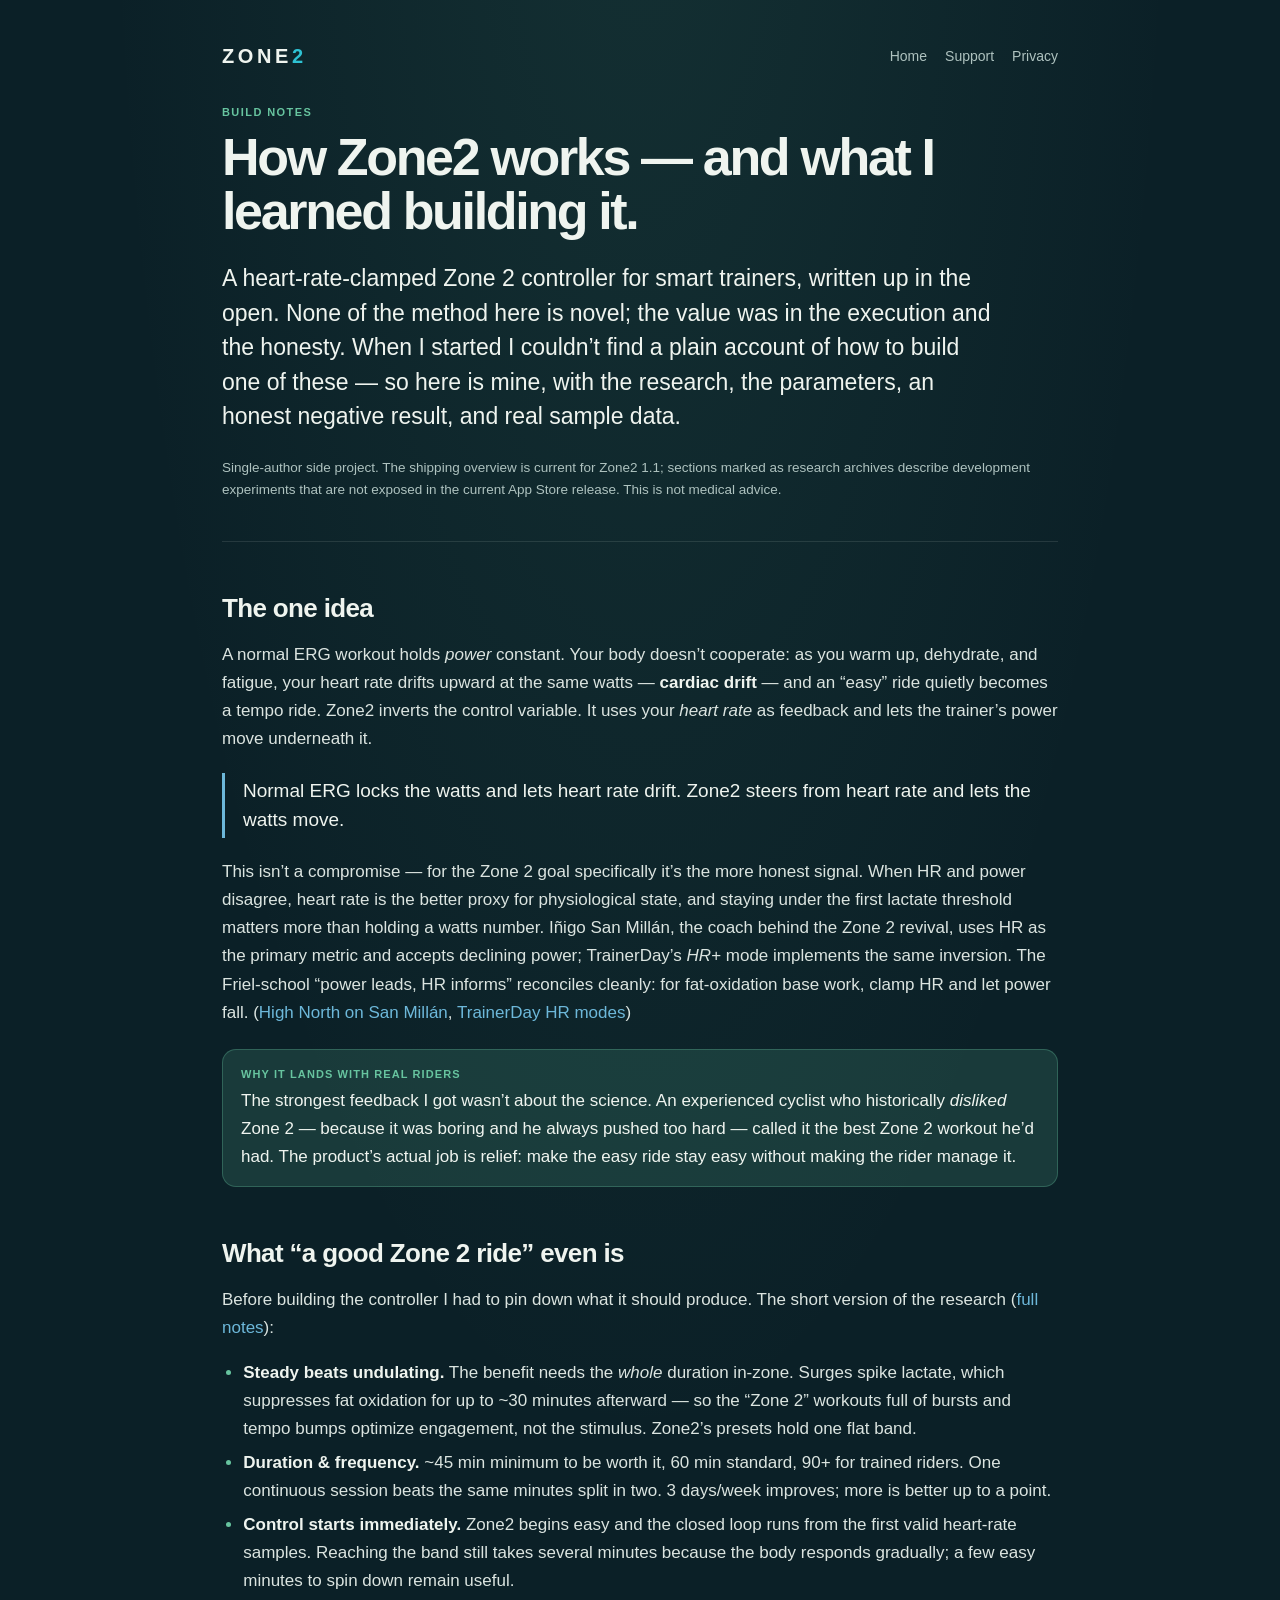
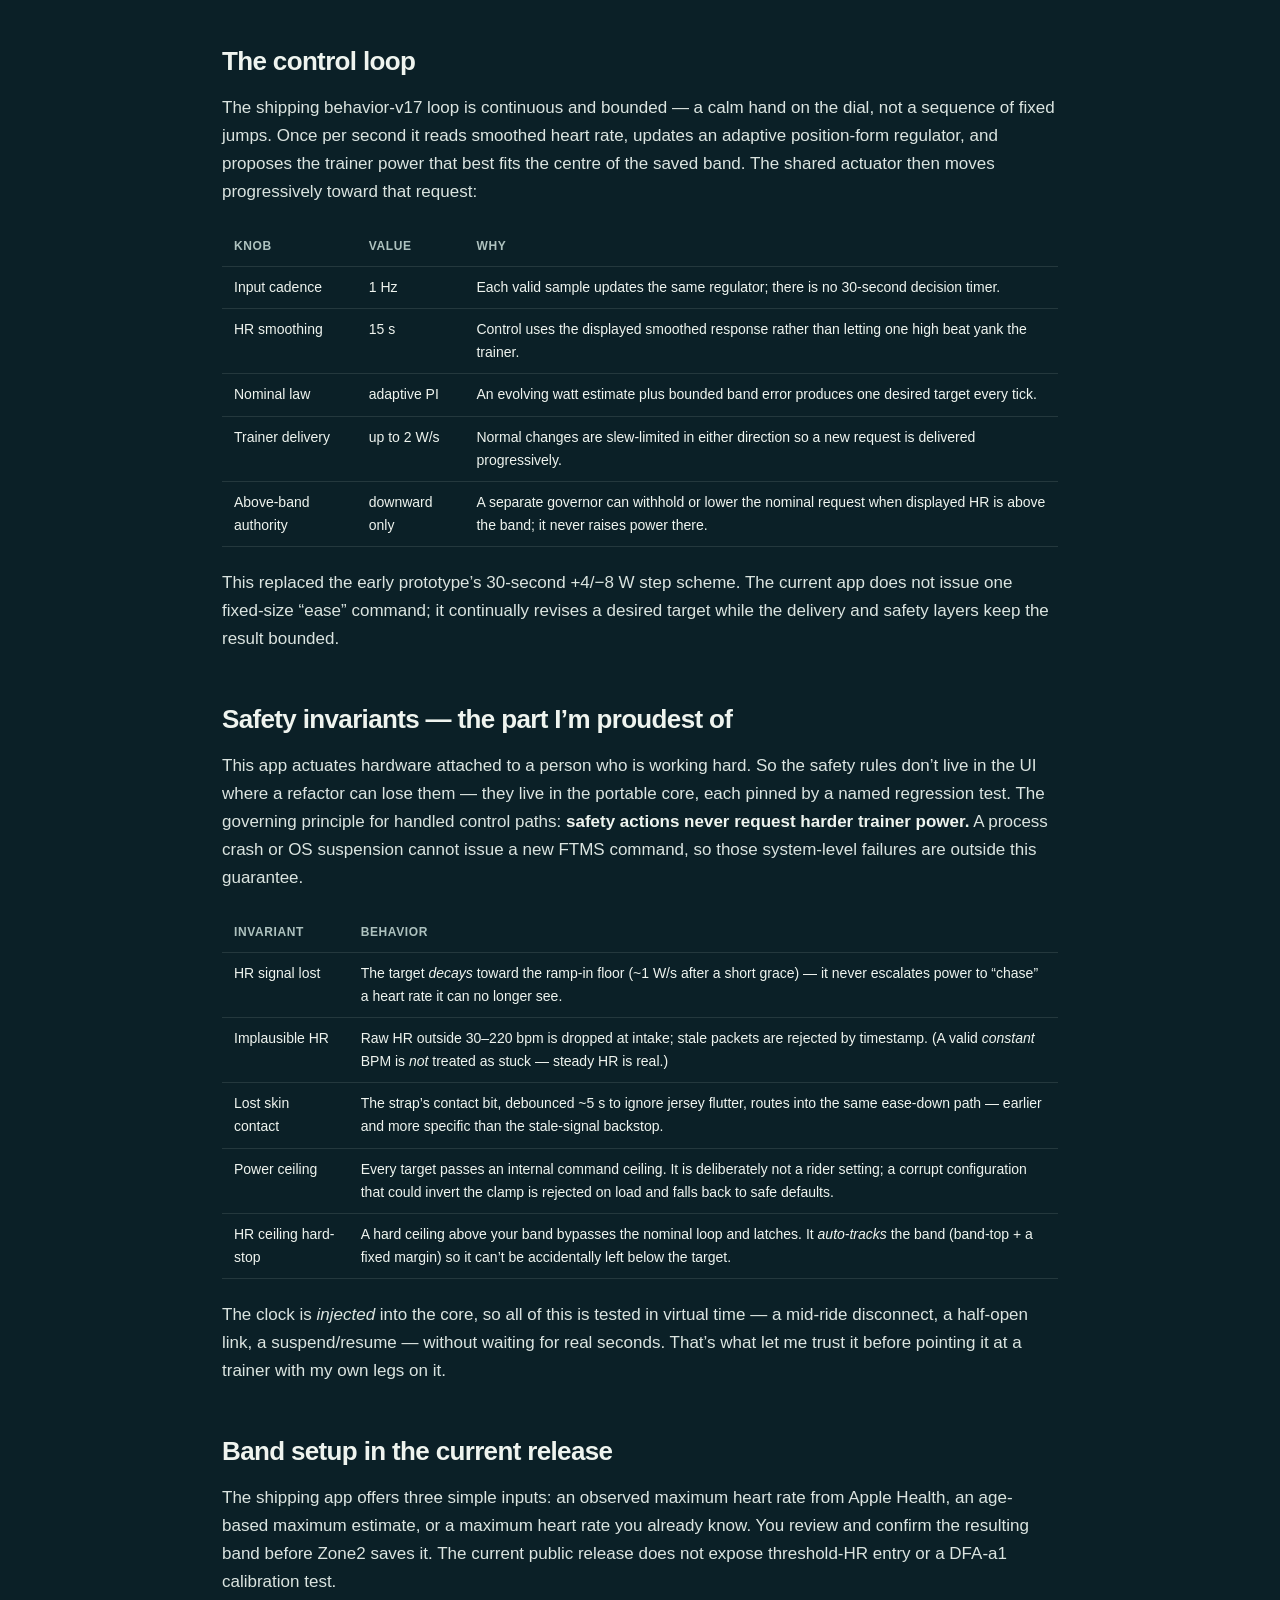
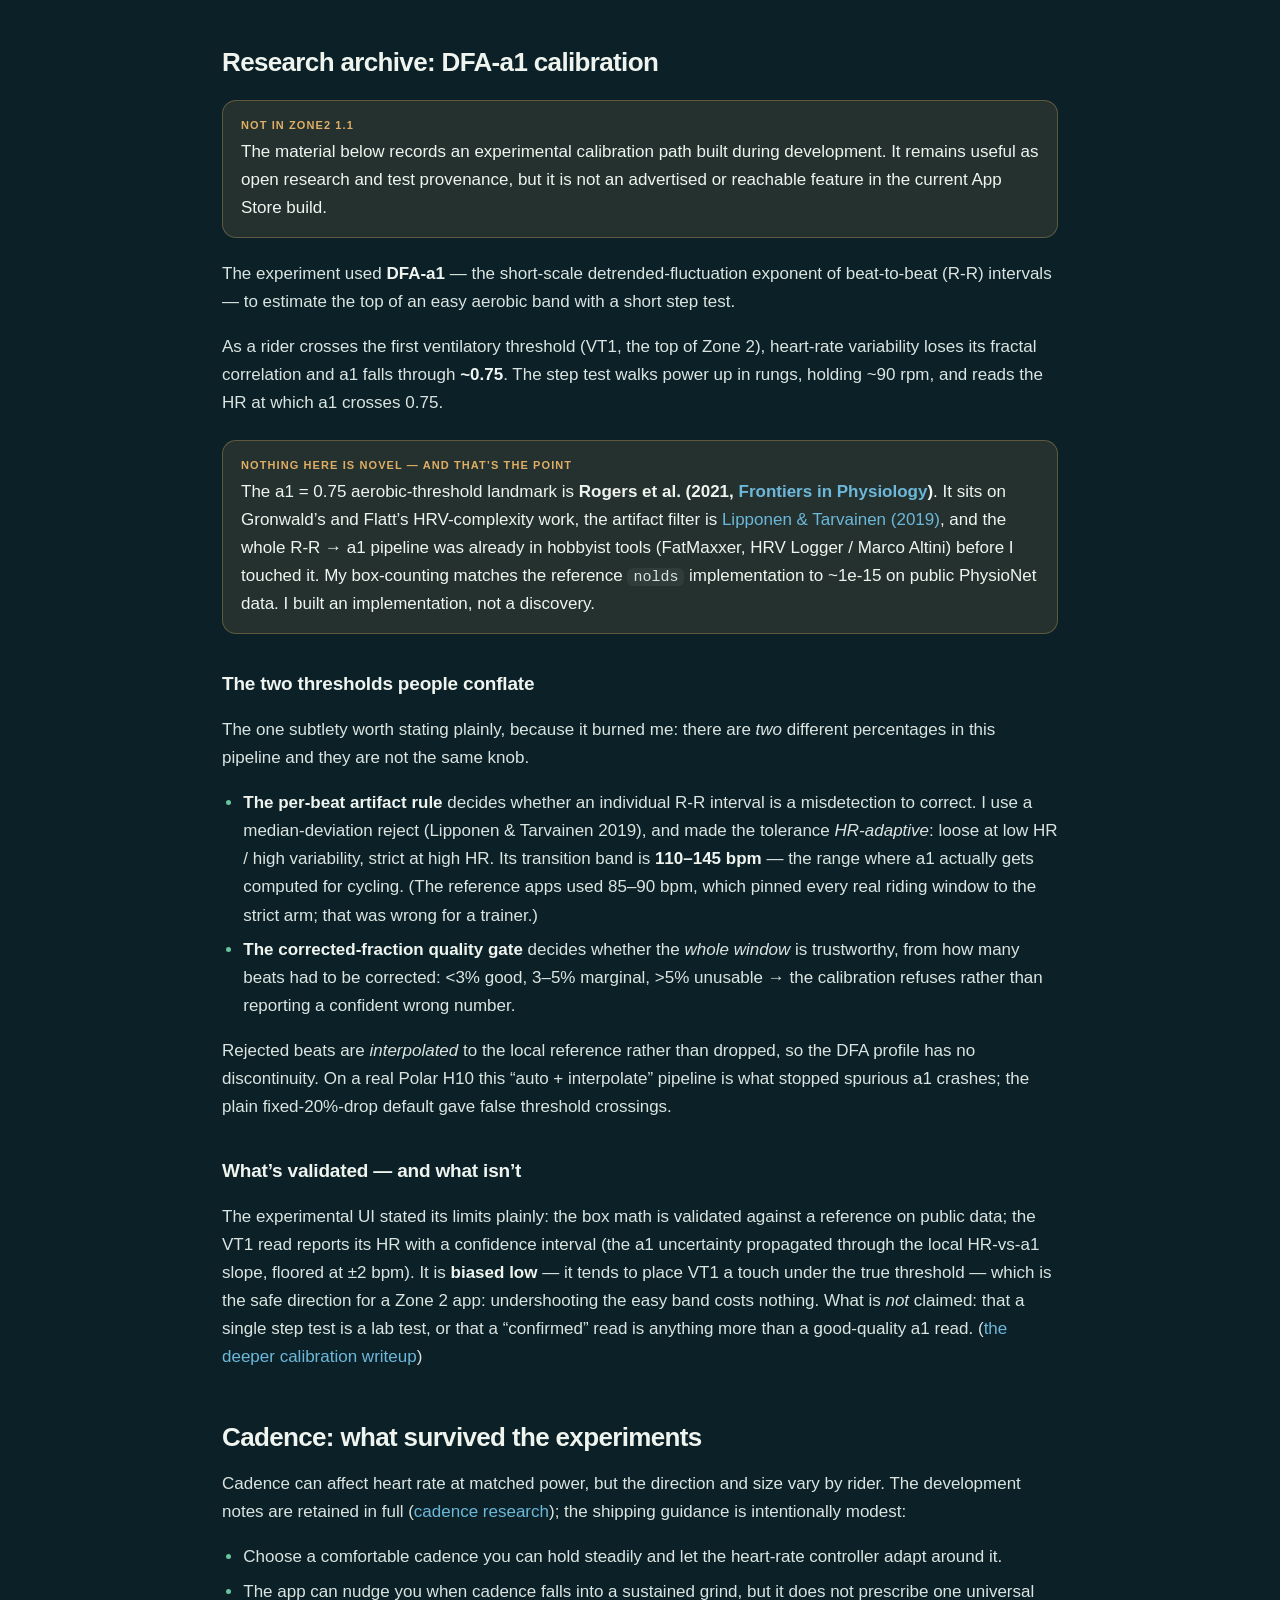
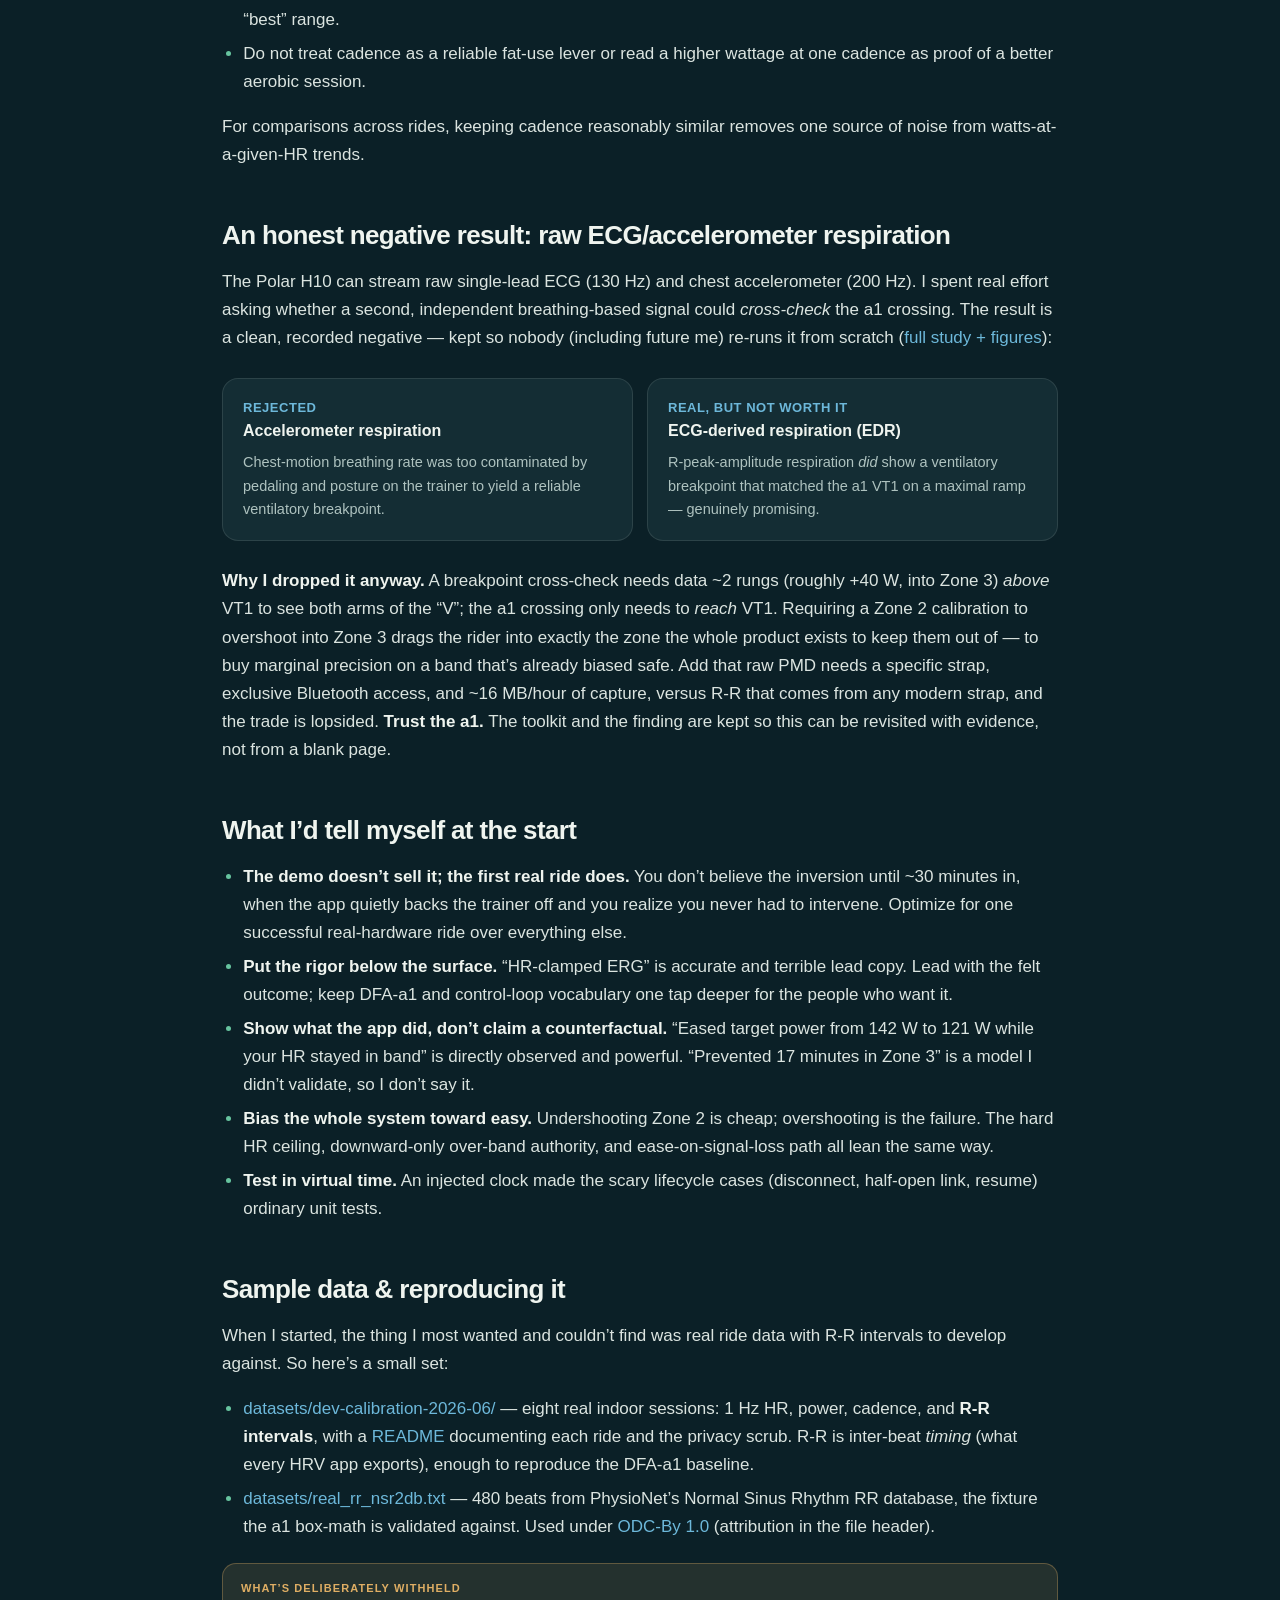
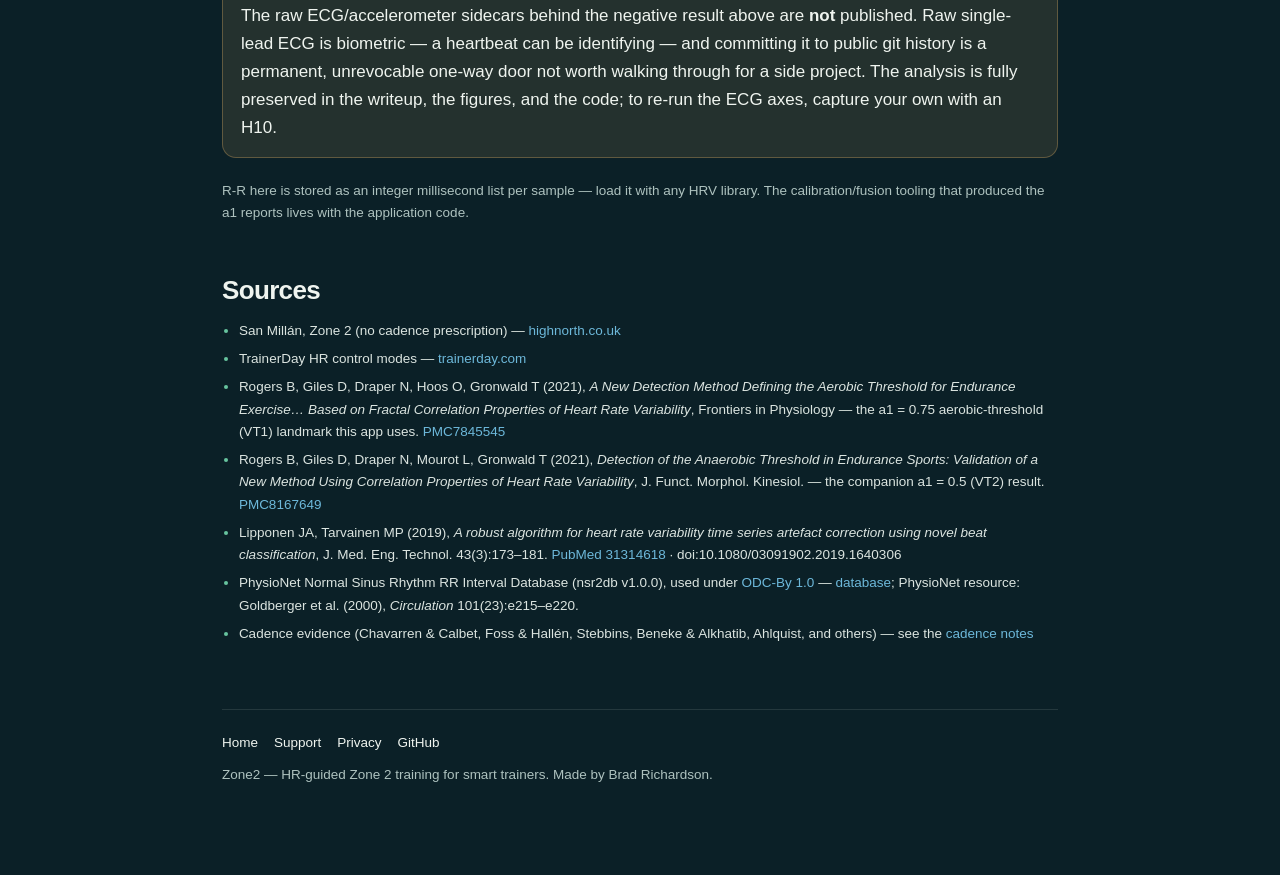
==== commit 6f21f9c8: "Narrow public safety guarantees" ====
--- a/notes.html
+++ b/notes.html
@@ -111,7 +111,9 @@
   <p>This app actuates hardware attached to a person who is working hard. So the
   safety rules don&rsquo;t live in the UI where a refactor can lose them — they
   live in the portable core, each pinned by a named regression test. The governing
-  principle: <strong>every failure resolves toward easy, never toward harder.</strong></p>
+  principle for handled control paths: <strong>safety actions never request harder
+  trainer power.</strong> A process crash or OS suspension cannot issue a new FTMS
+  command, so those system-level failures are outside this guarantee.</p>
 
   <div class="table-wrap">
   <table>
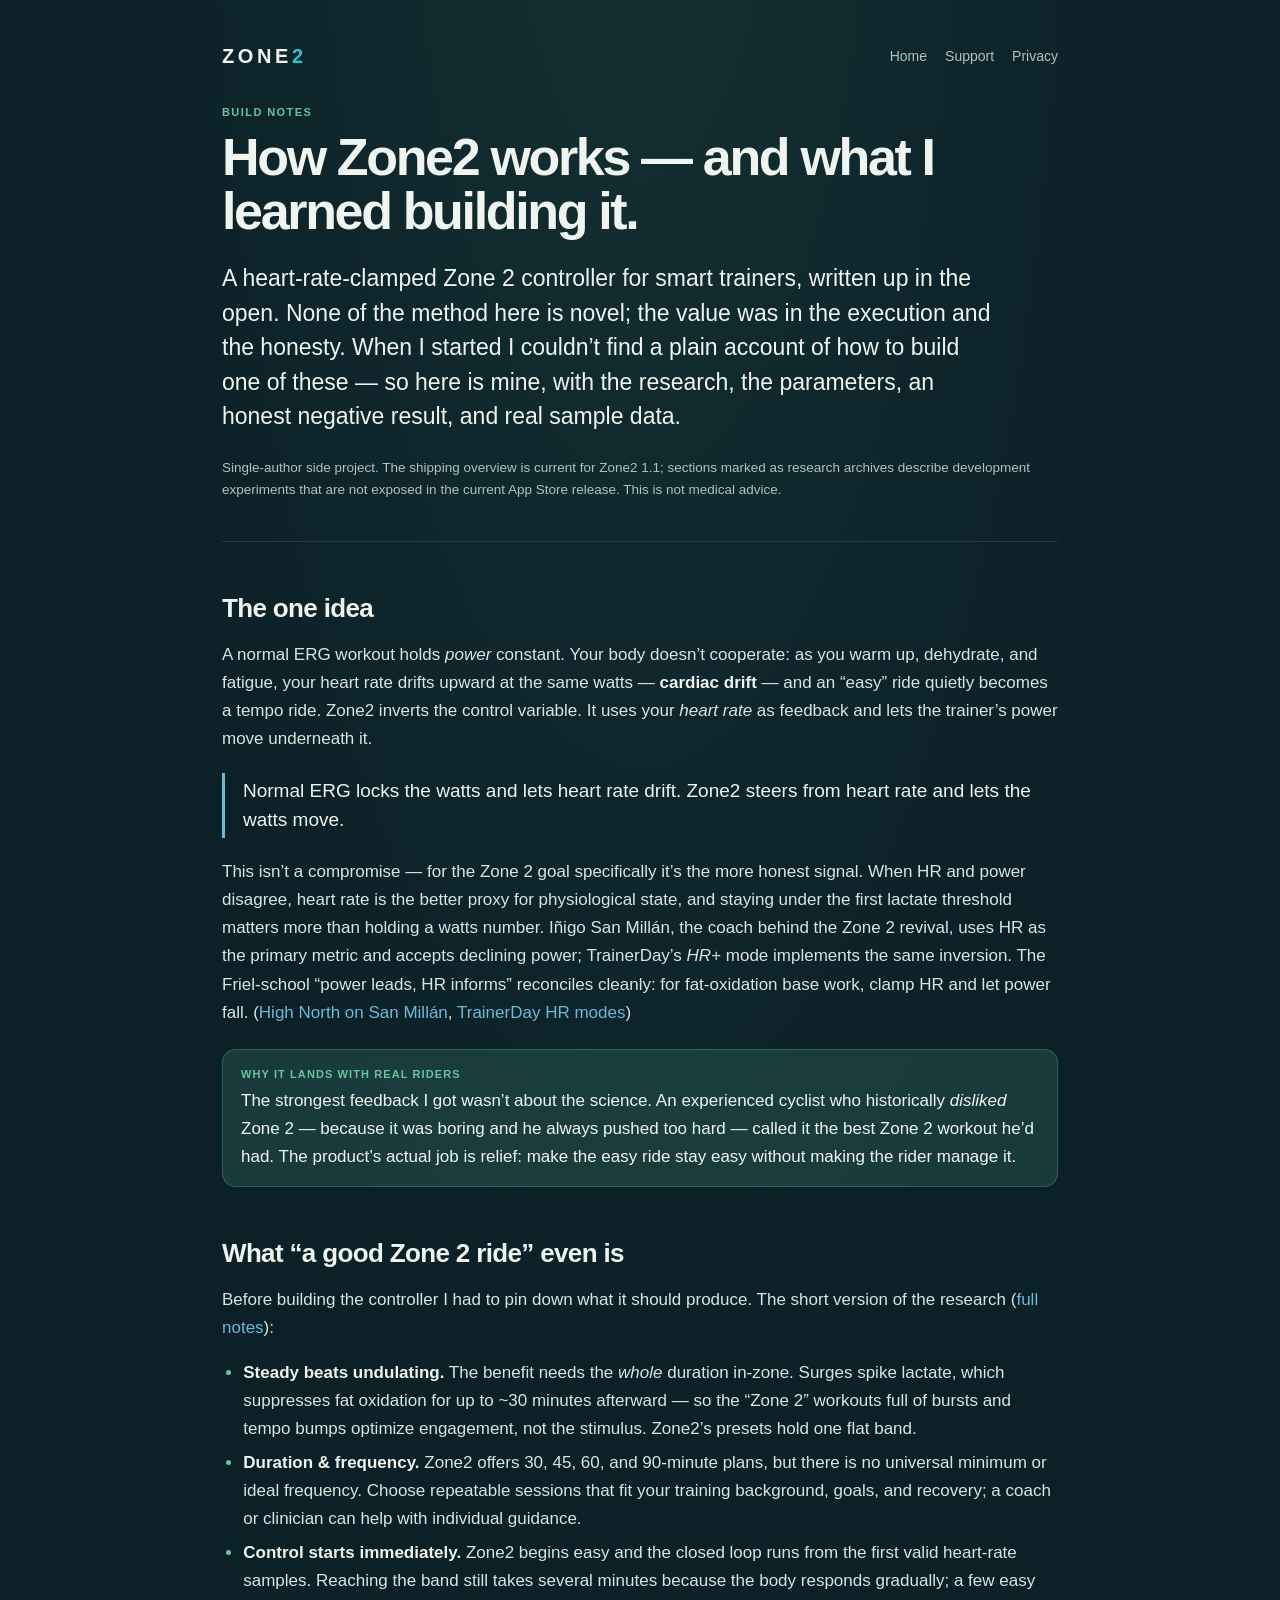
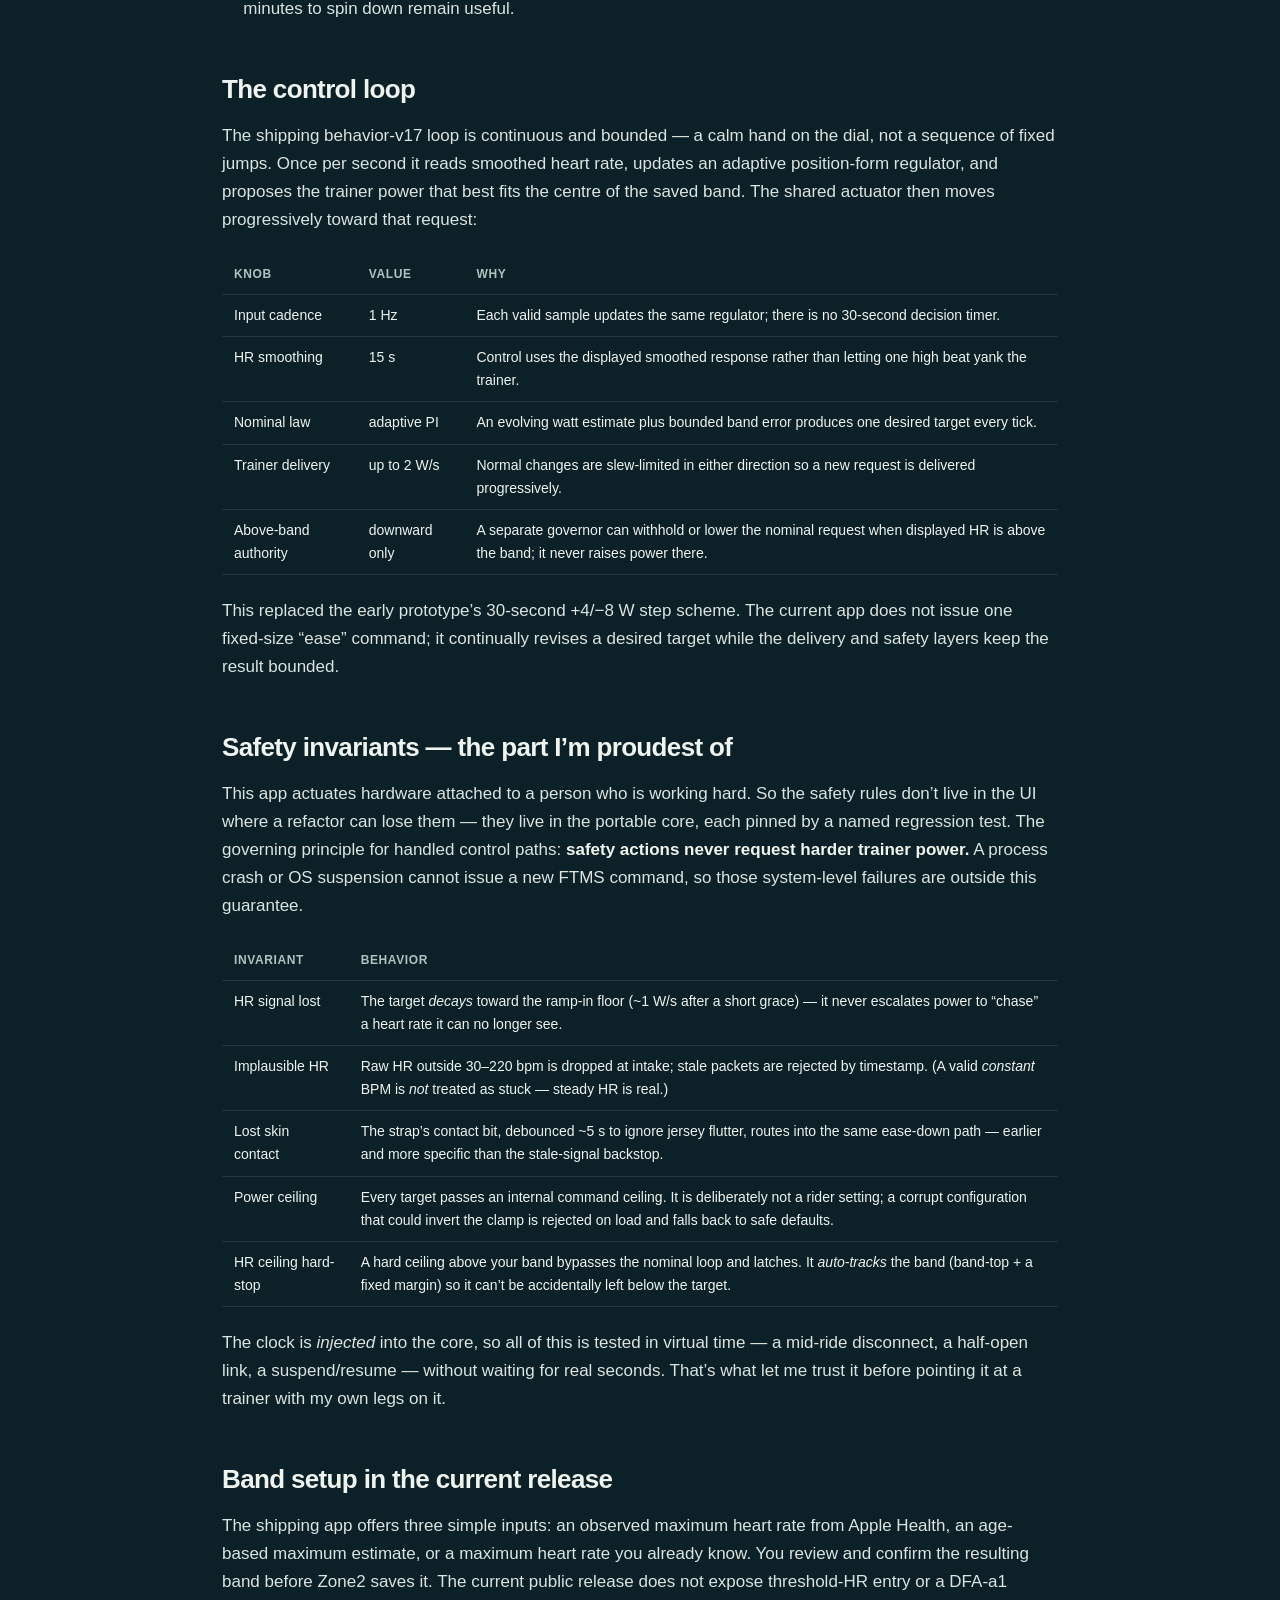
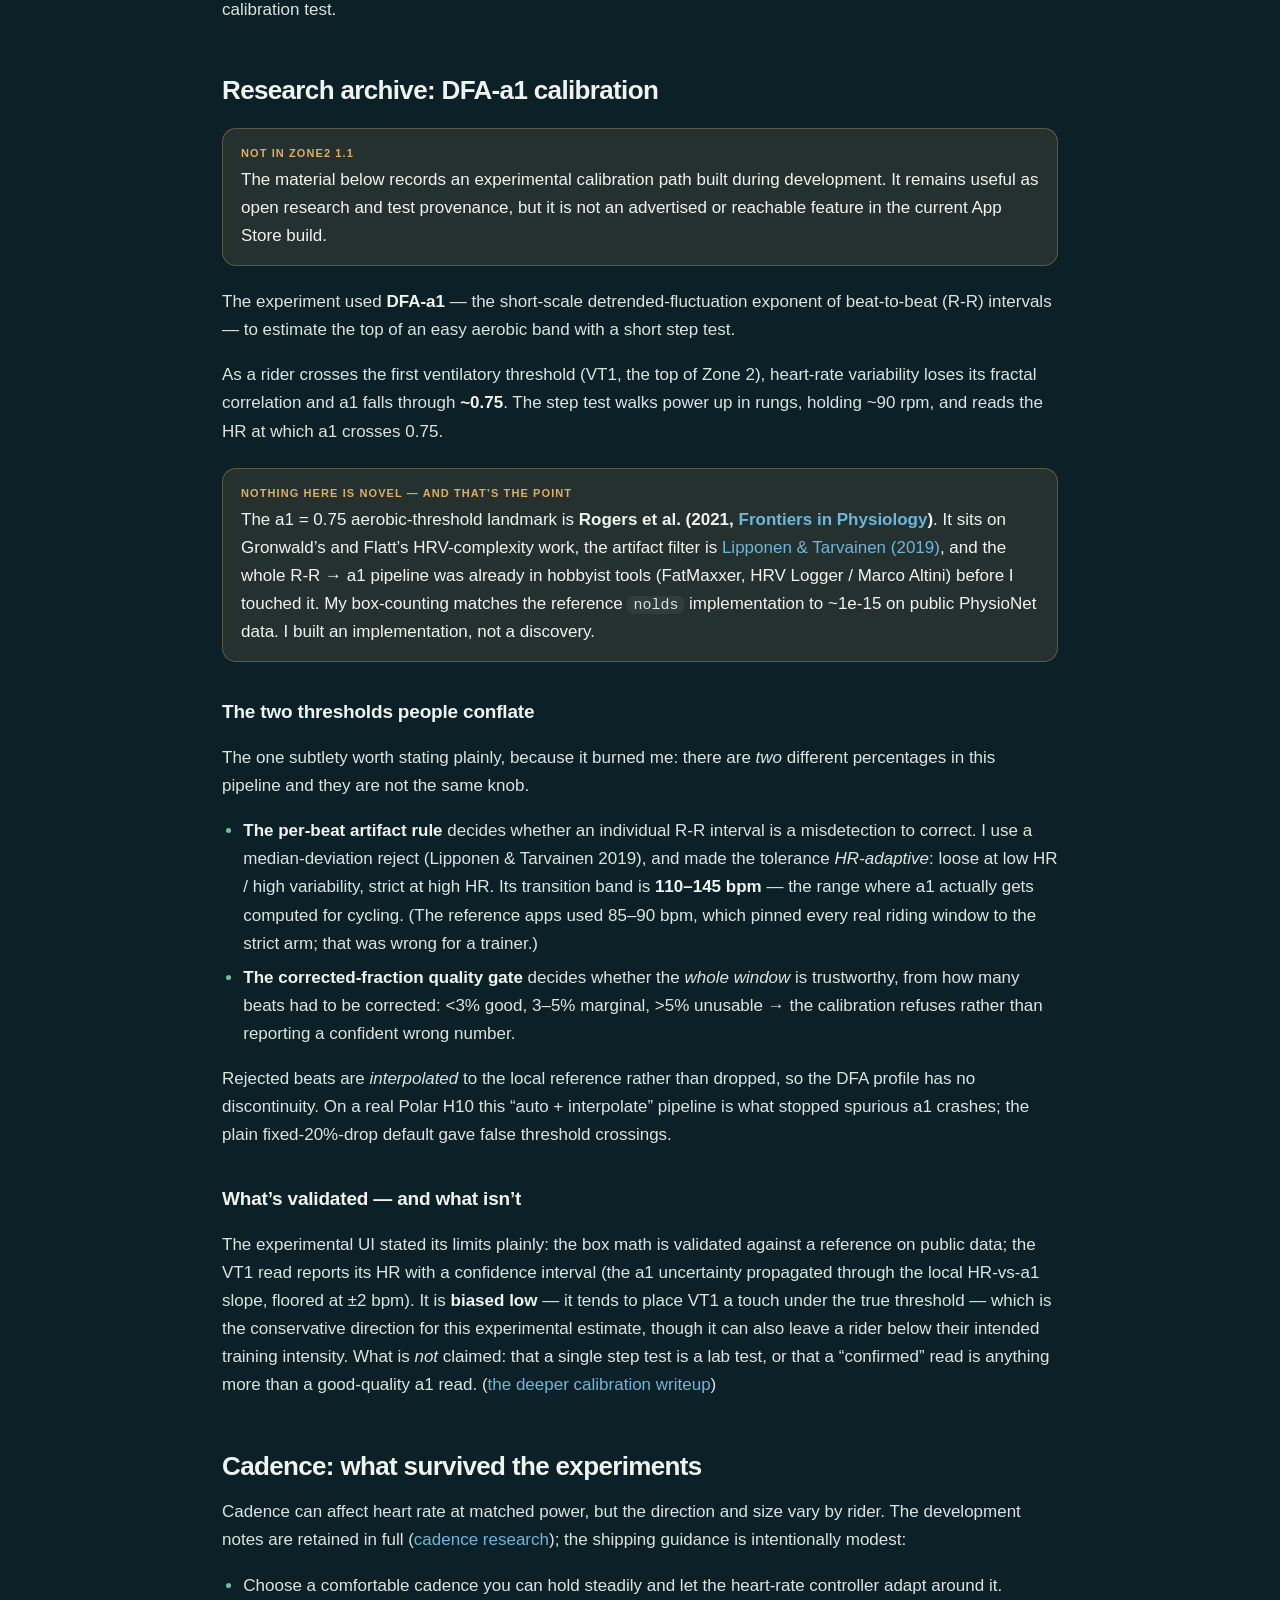
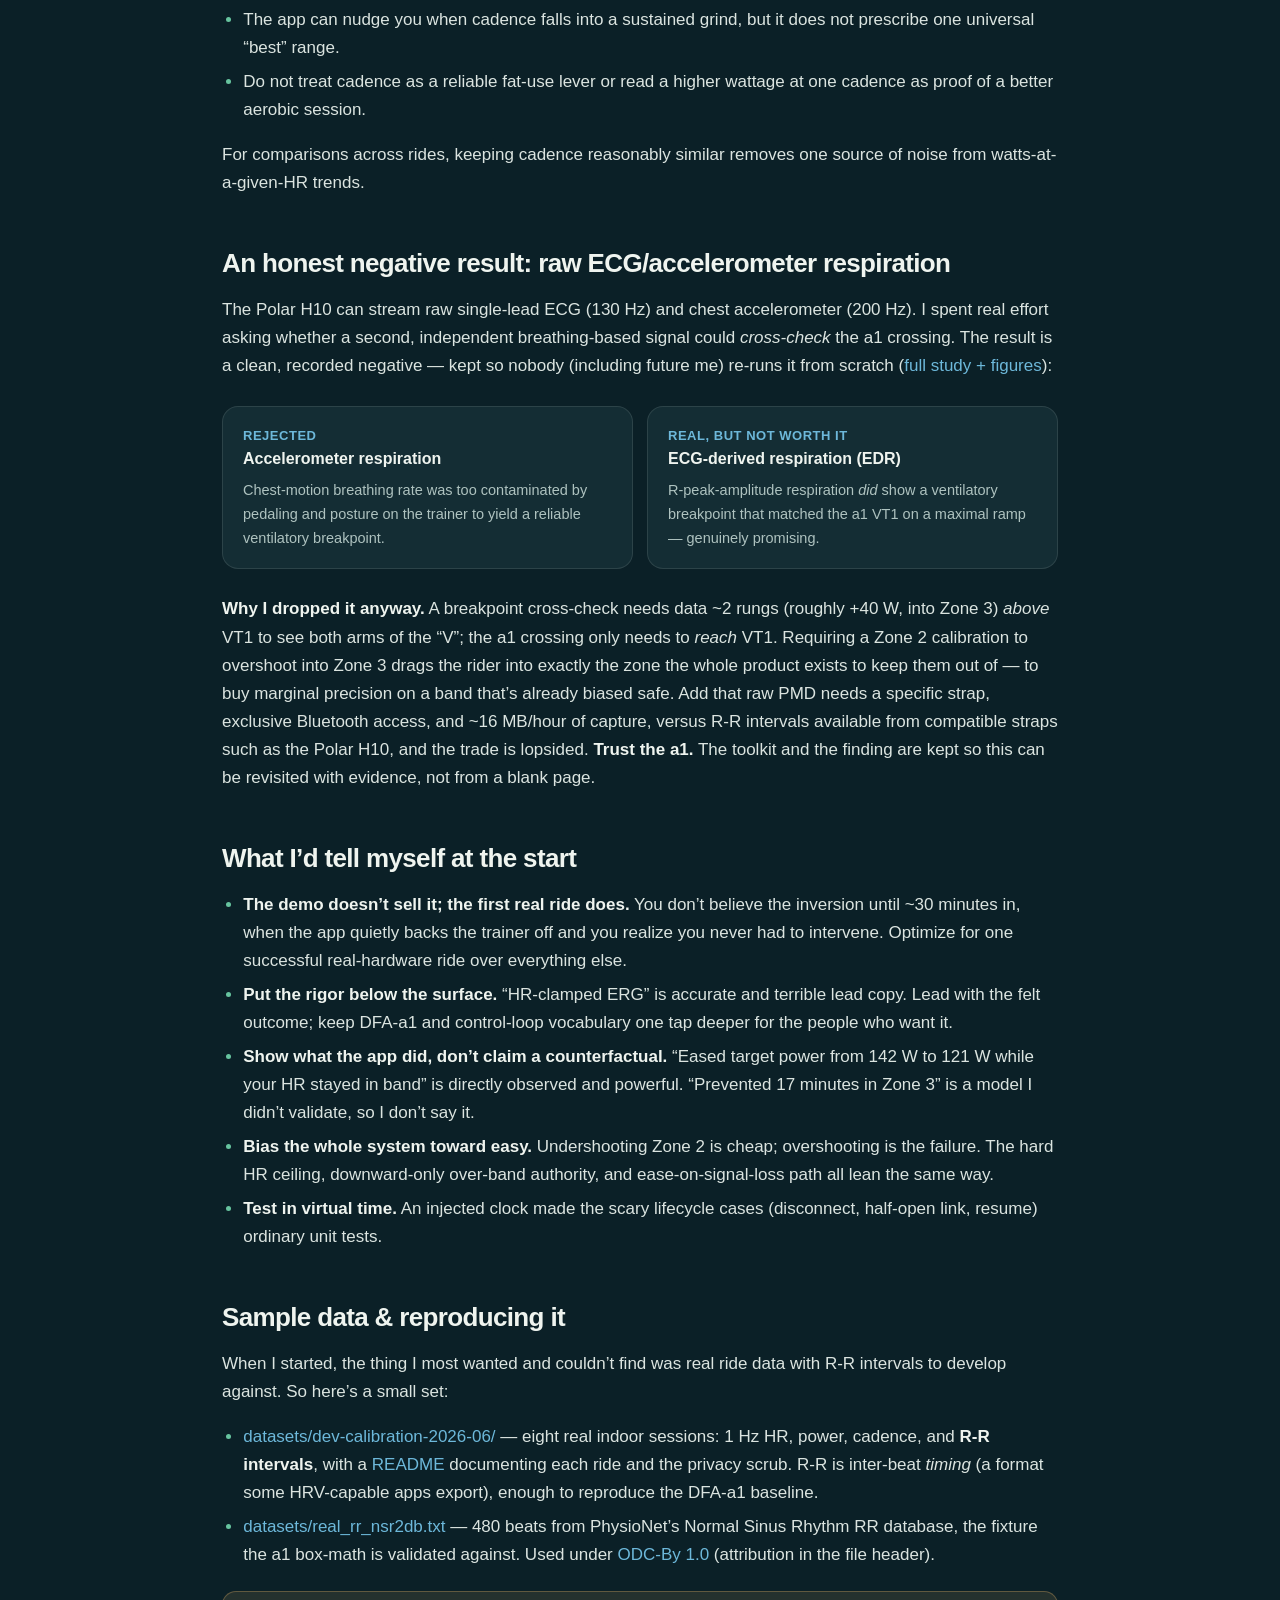
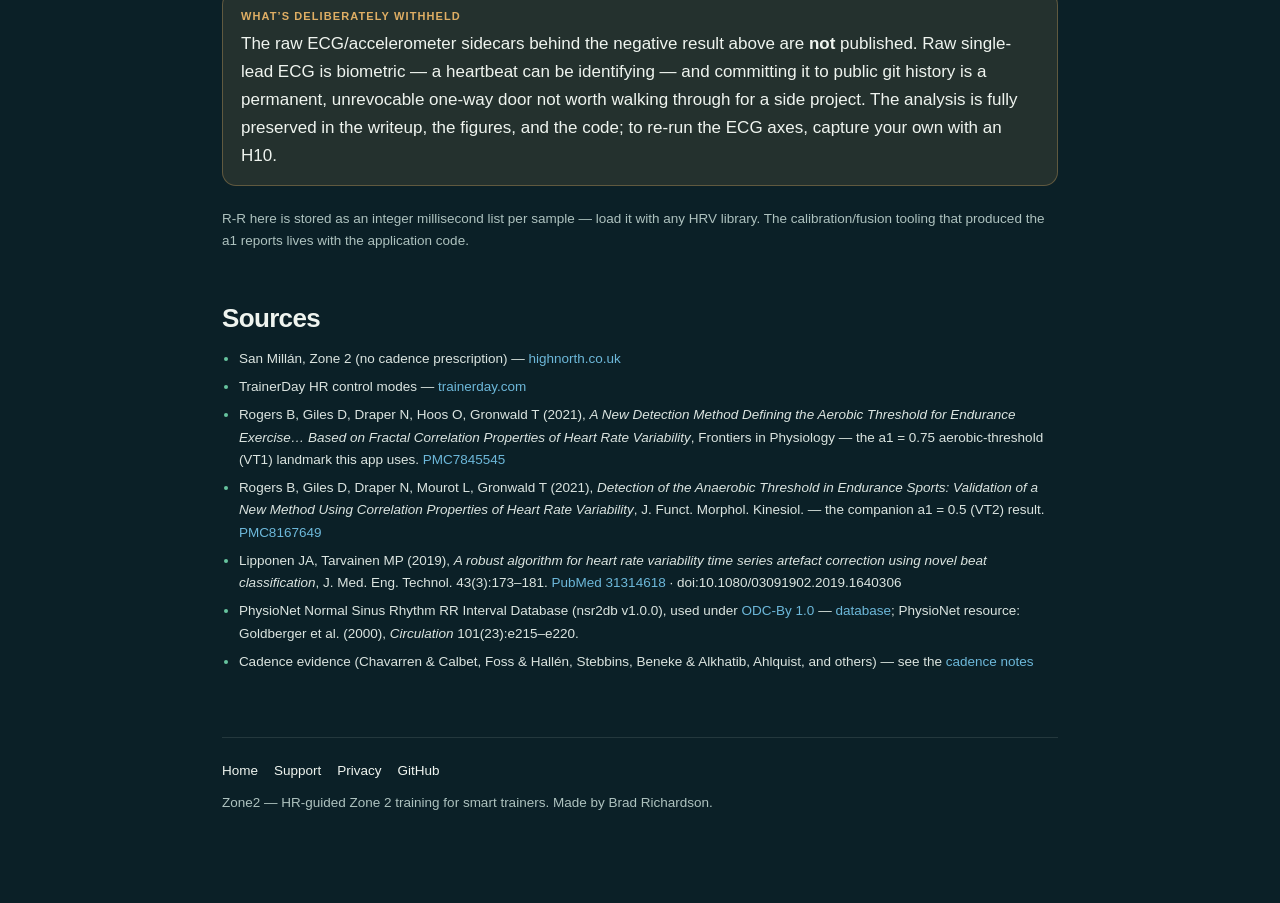
==== commit aaa10534: "Harden public release copy" ====
--- a/notes.html
+++ b/notes.html
@@ -72,10 +72,10 @@
     oxidation for up to ~30&nbsp;minutes afterward — so the &ldquo;Zone 2&rdquo;
     workouts full of bursts and tempo bumps optimize engagement, not the stimulus.
     Zone2&rsquo;s presets hold one flat band.</li>
-    <li><strong>Duration &amp; frequency.</strong> ~45&nbsp;min minimum to be worth
-    it, 60&nbsp;min standard, 90+ for trained riders. One continuous session beats
-    the same minutes split in two. 3&nbsp;days/week improves; more is better up to
-    a point.</li>
+    <li><strong>Duration &amp; frequency.</strong> Zone2 offers 30, 45, 60, and
+    90-minute plans, but there is no universal minimum or ideal frequency.
+    Choose repeatable sessions that fit your training background, goals, and
+    recovery; a coach or clinician can help with individual guidance.</li>
     <li><strong>Control starts immediately.</strong> Zone2 begins easy and the
     closed loop runs from the first valid heart-rate samples. Reaching the band
     still takes several minutes because the body responds gradually; a few easy
@@ -198,8 +198,9 @@
   validated against a reference on public data; the VT1 read reports its HR with a
   confidence interval (the a1 uncertainty propagated through the local HR-vs-a1
   slope, floored at ±2&nbsp;bpm). It is <strong>biased low</strong> — it tends to
-  place VT1 a touch under the true threshold — which is the safe direction for a
-  Zone 2 app: undershooting the easy band costs nothing. What is <em>not</em>
+  place VT1 a touch under the true threshold — which is the conservative direction
+  for this experimental estimate, though it can also leave a rider below their
+  intended training intensity. What is <em>not</em>
   claimed: that a single step test is a lab test, or that a &ldquo;confirmed&rdquo;
   read is anything more than a good-quality a1 read.
   (<a href="research/raw-pmd-fusion.md">the deeper calibration writeup</a>)</p>
@@ -248,8 +249,9 @@
   Zone 2 calibration to overshoot into Zone 3 drags the rider into exactly the zone
   the whole product exists to keep them out of — to buy marginal precision on a band
   that&rsquo;s already biased safe. Add that raw PMD needs a specific strap, exclusive
-  Bluetooth access, and ~16&nbsp;MB/hour of capture, versus R-R that comes from any
-  modern strap, and the trade is lopsided. <strong>Trust the a1.</strong> The
+  Bluetooth access, and ~16&nbsp;MB/hour of capture, versus R-R intervals available
+  from compatible straps such as the Polar&nbsp;H10, and the trade is lopsided.
+  <strong>Trust the a1.</strong> The
   toolkit and the finding are kept so this can be revisited with evidence, not from
   a blank page.</p>
 
@@ -281,7 +283,8 @@
     — eight real indoor sessions: 1&nbsp;Hz HR, power, cadence, and <strong>R-R
     intervals</strong>, with a <a href="datasets/dev-calibration-2026-06/README.md">README</a>
     documenting each ride and the privacy scrub. R-R is inter-beat <em>timing</em>
-    (what every HRV app exports), enough to reproduce the DFA-a1 baseline.</li>
+    (a format some HRV-capable apps export), enough to reproduce the DFA-a1
+    baseline.</li>
     <li><a href="datasets/real_rr_nsr2db.txt">datasets/real_rr_nsr2db.txt</a> — 480
     beats from PhysioNet&rsquo;s Normal Sinus Rhythm RR database, the fixture the a1
     box-math is validated against. Used under
